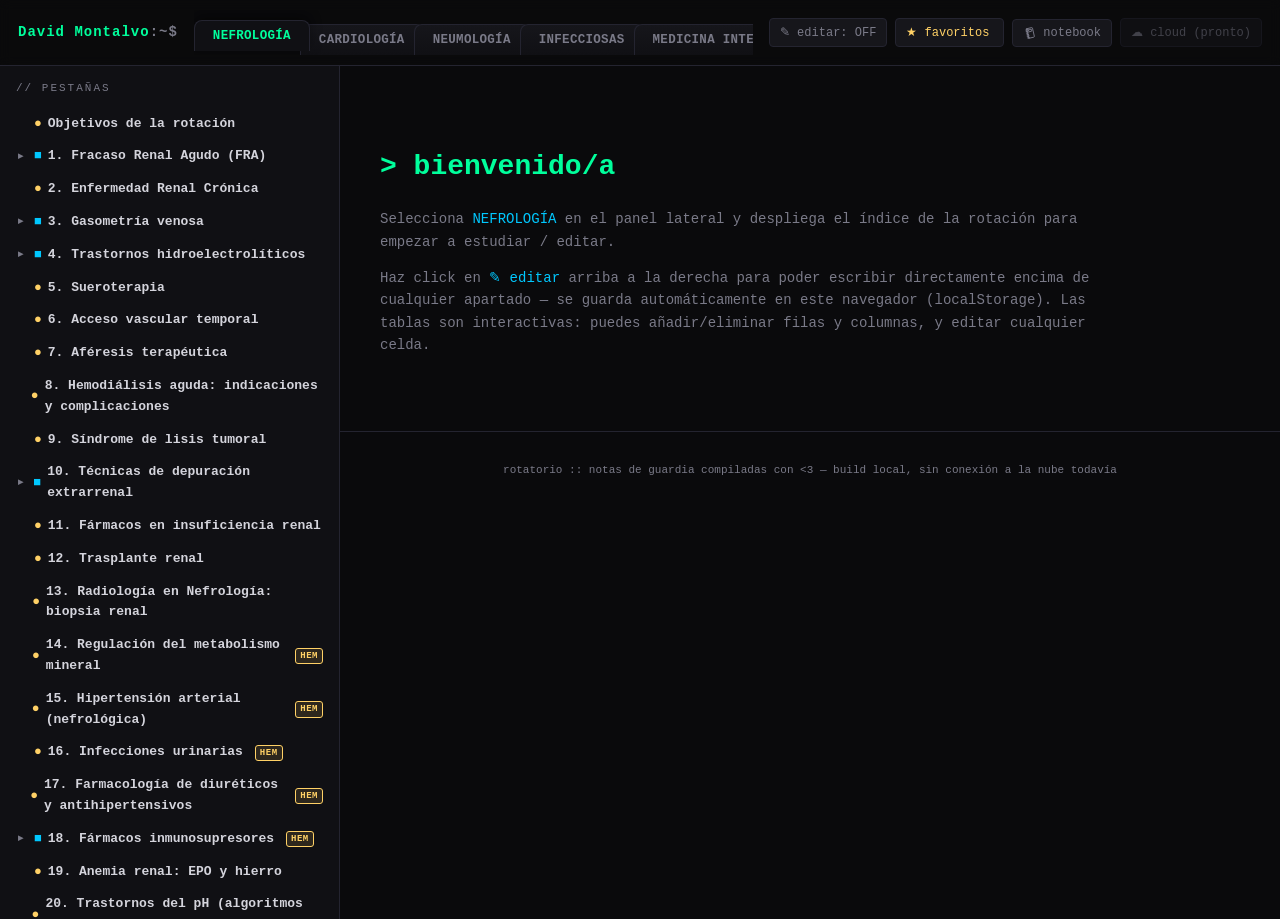
==== index.html @ 707d9d70 "Añade NOTEBOOK: libreta digital con giro de página 3D, arrastre táctil, buscador y persistencia" ====
<!DOCTYPE html>
<html lang="es">
<head>
<meta charset="UTF-8">
<meta name="viewport" content="width=device-width, initial-scale=1.0">
<title>rotatorio://blog</title>
<link rel="stylesheet" href="styles.css">
<link rel="stylesheet" href="notebook.css">
</head>
<body>

<div class="topbar">
  <div class="logo">David Montalvo<span>:~$</span></div>
  <div class="tabs" id="tabs"></div>
  <div class="top-actions">
    <button class="icon-btn" id="editToggle" title="Activar/desactivar edición">✎ editar: OFF</button>
    <div class="fav-dropdown" id="favDropdown">
      <button class="icon-btn" id="favBtn" title="Ver tus favoritos">★ favoritos<span id="favCount" class="fav-count"></span></button>
      <div class="fav-menu" id="favMenu" hidden></div>
    </div>
    <button class="icon-btn" id="notebookBtn" title="Abrir tu libreta digital">
      <svg class="nb-icon" viewBox="0 0 24 24" fill="none" stroke="currentColor" stroke-width="1.5" stroke-linecap="round" stroke-linejoin="round" aria-hidden="true">
        <g transform="rotate(-13 12 12)">
          <path d="M8.2 3.6h8.6c.7 0 1.2.5 1.2 1.2v14.4c0 .7-.5 1.2-1.2 1.2H8.2z"/>
          <path d="M8.2 3.6v16.8"/>
          <rect x="10.6" y="6.2" width="5.2" height="3.4" rx="0.4"/>
          <path d="M6.1 5.3h3.2M6.1 8.1h3.2M6.1 10.9h3.2M6.1 13.7h3.2M6.1 16.5h3.2M6.1 19.3h3.2"/>
        </g>
      </svg>notebook
    </button>
    <button class="icon-btn cloud" title="Próximamente: sincronización en la nube">☁ cloud (pronto)</button>
  </div>
</div>

<div class="layout">
  <aside class="sidebar">
    <div class="sidebar-title">// pestañas</div>
    <ul class="tree" id="sectionTree"></ul>
  </aside>

  <main class="main">
    <div id="welcome" class="welcome">
      <h1>&gt; bienvenido/a</h1>
      <p class="prompt">Selecciona <span class="path">NEFROLOGÍA</span> en el panel lateral y despliega el índice de la rotación para empezar a estudiar / editar.</p>
      <p class="prompt">Haz click en <span class="path">✎ editar</span> arriba a la derecha para poder escribir directamente encima de cualquier apartado — se guarda automáticamente en este navegador (localStorage). Las tablas son interactivas: puedes añadir/eliminar filas y columnas, y editar cualquier celda.</p>
    </div>
    <div class="content-wrap" id="contentWrap" style="display:none;">
      <div class="breadcrumb" id="breadcrumb"></div>
      <div class="section-header">
        <h2 id="sectionTitle"></h2>
        <div class="section-tools">
          <span class="save-indicator" id="saveIndicator">✓ guardado</span>
          <button id="favToggleBtn" title="Marcar/desmarcar este apartado como favorito">☆ favorito</button>
          <button id="resetBtn">↺ restaurar original</button>
        </div>
      </div>
      <div class="content-body editable" id="sectionContent" contenteditable="false"></div>
    </div>
    <footer class="appfoot">rotatorio :: notas de guardia compiladas con &lt;3 — build local, sin conexión a la nube todavía</footer>
  </main>
</div>

<div id="toast"></div>

<!-- ===== NOTEBOOK ===== -->
<div class="nb-overlay" id="nbOverlay" hidden>
  <div class="nb-head">
    <div class="nb-head-title">
      <svg class="nb-icon" viewBox="0 0 24 24" fill="none" stroke="currentColor" stroke-width="1.5" stroke-linecap="round" stroke-linejoin="round" aria-hidden="true">
        <g transform="rotate(-13 12 12)">
          <path d="M8.2 3.6h8.6c.7 0 1.2.5 1.2 1.2v14.4c0 .7-.5 1.2-1.2 1.2H8.2z"/>
          <path d="M8.2 3.6v16.8"/>
          <rect x="10.6" y="6.2" width="5.2" height="3.4" rx="0.4"/>
          <path d="M6.1 5.3h3.2M6.1 8.1h3.2M6.1 10.9h3.2M6.1 13.7h3.2M6.1 16.5h3.2M6.1 19.3h3.2"/>
        </g>
      </svg>
      mi libreta del rotatorio
    </div>
    <div class="nb-head-actions">
      <button class="nb-ghost-btn" id="nbAddPage" title="Añadir una página nueva al final">+ nueva página</button>
      <button class="nb-ghost-btn nb-danger" id="nbDelPage" title="Eliminar la página actual">eliminar</button>
      <button class="nb-ghost-btn nb-close" id="nbClose" title="Cerrar la libreta (Esc)">✕</button>
    </div>
  </div>

  <div class="nb-stage">
    <div class="nb-book" id="nbBook">
      <div class="nb-side nb-left" id="nbLeft">
        <div class="nb-paper" id="nbLeftPaper" contenteditable="false" spellcheck="false" data-ph="Escribe aquí…"></div>
        <span class="nb-folio" id="nbLeftFolio"></span>
      </div>
      <div class="nb-side nb-right" id="nbRight">
        <div class="nb-paper" id="nbRightPaper" contenteditable="false" spellcheck="false" data-ph="Escribe aquí…"></div>
        <span class="nb-folio" id="nbRightFolio"></span>
      </div>

      <div class="nb-spine" aria-hidden="true">
        <i></i><i></i><i></i><i></i><i></i><i></i><i></i><i></i><i></i><i></i><i></i><i></i>
      </div>

      <div class="nb-flip" id="nbFlip" hidden aria-hidden="true">
        <div class="nb-face nb-face-front" id="nbFlipFront">
          <div class="nb-paper"></div><span class="nb-folio"></span>
          <div class="nb-shade nb-shade-front" id="nbShadeFront"></div>
        </div>
        <div class="nb-face nb-face-back" id="nbFlipBack">
          <div class="nb-paper"></div><span class="nb-folio"></span>
          <div class="nb-shade nb-shade-back" id="nbShadeBack"></div>
        </div>
      </div>

      <div class="nb-edge nb-edge-prev" id="nbEdgePrev"><div class="nb-arrow">‹</div></div>
      <div class="nb-edge nb-edge-next" id="nbEdgeNext"><div class="nb-arrow">›</div></div>
    </div>
  </div>

  <div class="nb-foot">
    <div class="nb-nav">
      <button class="nb-nav-btn" id="nbPrev" title="Página anterior (←)">‹</button>
      <span class="nb-counter" id="nbCounter"></span>
      <button class="nb-nav-btn" id="nbNext" title="Página siguiente (→)">›</button>
    </div>
    <div class="nb-search-wrap">
      <input class="nb-search" id="nbSearch" type="search" placeholder="buscar en la libreta…" spellcheck="false" autocomplete="off">
      <div class="nb-results" id="nbResults" hidden></div>
    </div>
  </div>
</div>

<script src="content-nefrologia.js"></script>
<script src="content-cardiologia.js"></script>
<script src="content-neumologia.js"></script>
<script src="content-infecciosas.js"></script>
<script src="content-medicina-interna.js"></script>
<script src="content-coagulacion.js"></script>
<script src="content-banco-sangre.js"></script>
<script src="app.js"></script>
<script src="notebook.js"></script>
</body>
</html>
---- styles.css ----
:root{
  --bg:#0a0a0c;
  --bg-panel:#101014;
  --bg-elev:#16161b;
  --border:#242430;
  --text:#d4d4dc;
  --text-dim:#7a7a88;
  --accent:#00ff9c;
  --accent2:#00c8ff;
  --accent3:#ff6b6b;
  --yellow:#ffd166;
  --mono: 'JetBrains Mono','Fira Code',Consolas,'Courier New',monospace;
}
*{box-sizing:border-box;}
html,body{margin:0;padding:0;}
body{
  background:var(--bg);
  color:var(--text);
  font-family:var(--mono);
  font-size:14px;
  line-height:1.6;
  min-height:100vh;
  overflow-x:hidden;
}
::selection{background:var(--accent);color:#000;}
::-webkit-scrollbar{width:10px;height:10px;}
::-webkit-scrollbar-track{background:var(--bg);}
::-webkit-scrollbar-thumb{background:var(--border);border-radius:4px;}
::-webkit-scrollbar-thumb:hover{background:var(--accent);}

/* ---------- top bar ---------- */
.topbar{
  position:sticky;top:0;z-index:50;
  display:flex;align-items:center;gap:16px;flex-wrap:wrap;
  padding:10px 18px;
  background:rgba(10,10,12,0.9);
  backdrop-filter:blur(6px);
  border-bottom:1px solid var(--border);
}
.topbar .logo{color:var(--accent);font-weight:700;letter-spacing:1px;flex-shrink:0;}
.topbar .logo span{color:var(--text-dim);}
.tabs{
  display:flex;align-items:flex-end;align-self:flex-end;gap:0;
  flex:1 1 140px;min-width:140px;overflow-x:auto;overflow-y:visible;
  padding-top:14px;
}
.tab-btn{
  position:relative;
  background:linear-gradient(180deg, var(--bg-elev) 0%, var(--bg-panel) 100%);
  border:1px solid var(--border);border-bottom:none;
  border-radius:8px 8px 0 0;
  color:var(--text-dim);
  padding:8px 18px;font-family:var(--mono);font-size:12.5px;font-weight:600;letter-spacing:.3px;
  cursor:pointer;white-space:nowrap;flex-shrink:0;
  margin-left:-10px;
  transform:translateY(0);
  z-index:1;
  transition:transform .2s cubic-bezier(.2,.8,.3,1), color .2s, background .2s, box-shadow .2s, border-color .2s, z-index 0s;
}
.tab-btn:first-child{margin-left:0;}
.tab-btn:hover{
  color:var(--accent);
  background:linear-gradient(180deg, #102420 0%, var(--bg-panel) 100%);
  border-color:var(--accent);
  transform:translateY(-6px);
  z-index:10;
  box-shadow:0 -6px 16px rgba(0,255,156,0.14);
}
.tab-btn.active{
  color:var(--accent);
  background:var(--bg-panel);
  border-color:var(--border);
  border-bottom-color:transparent;
  transform:translateY(-4px);
  z-index:5;
  box-shadow:0 -4px 12px rgba(0,0,0,0.35);
}
.tab-btn.active:hover{ transform:translateY(-6px); z-index:10; }
.top-actions{display:flex;gap:8px;align-items:center;flex-wrap:wrap;flex-shrink:0;}
.icon-btn{
  background:var(--bg-elev);border:1px solid var(--border);color:var(--text-dim);
  padding:6px 10px;border-radius:4px;cursor:pointer;font-family:var(--mono);font-size:12px;
  transition:.15s;
}
.icon-btn:hover{color:var(--accent);border-color:var(--accent);}
.icon-btn.cloud{opacity:.5;cursor:not-allowed;}
.icon-btn.cloud:hover{color:var(--text-dim);border-color:var(--border);}

/* favoritos */
.fav-dropdown{position:relative;}
.fav-count{color:var(--yellow);margin-left:4px;}
#favBtn.icon-btn{color:var(--yellow);border-color:var(--border);}
#favBtn.icon-btn:hover{border-color:var(--yellow);}
.fav-menu{
  position:absolute;top:calc(100% + 8px);right:0;z-index:100;
  width:300px;max-width:80vw;max-height:360px;overflow-y:auto;
  background:var(--bg-panel);border:1px solid var(--border);border-radius:6px;
  box-shadow:0 12px 32px rgba(0,0,0,0.55);padding:6px;
}
.fav-empty{padding:16px 10px;color:var(--text-dim);font-size:12px;text-align:center;}
.fav-item-row{
  display:flex;align-items:center;justify-content:space-between;gap:8px;
  padding:8px 10px;border-radius:4px;cursor:pointer;transition:.12s;
}
.fav-item-row:hover{background:var(--bg-elev);}
.fav-item-text{display:flex;flex-direction:column;overflow:hidden;min-width:0;}
.fav-item-path{font-size:10px;color:var(--text-dim);white-space:nowrap;overflow:hidden;text-overflow:ellipsis;}
.fav-item-title{font-size:12.5px;color:var(--text);white-space:nowrap;overflow:hidden;text-overflow:ellipsis;}
.fav-item-row:hover .fav-item-title{color:var(--accent);}
.fav-item-remove{
  flex-shrink:0;background:transparent;border:1px solid var(--border);color:var(--text-dim);
  border-radius:3px;width:20px;height:20px;font-size:11px;cursor:pointer;line-height:1;
}
.fav-item-remove:hover{color:var(--accent3);border-color:var(--accent3);}

#favToggleBtn.is-fav{color:var(--yellow);border-color:var(--yellow);}
.node-fav-tag{color:var(--yellow);font-size:11px;margin-left:4px;}

/* ---------- layout ---------- */
.layout{display:flex;min-height:calc(100vh - 47px);}
.sidebar{
  width:340px;flex-shrink:0;
  background:var(--bg-panel);
  border-right:1px solid var(--border);
  padding:14px 0;
  height:calc(100vh - 47px);
  overflow-y:auto;
  position:sticky;top:47px;
}
.sidebar-title{
  padding:0 16px 10px 16px;color:var(--text-dim);font-size:11px;
  text-transform:uppercase;letter-spacing:2px;
}
.tree{list-style:none;margin:0;padding:0;}
.tree li{position:relative;}
.node{
  display:flex;align-items:center;gap:6px;
  padding:6px 16px;cursor:pointer;color:var(--text);
  font-size:13px;user-select:none;transition:.12s;
  border-left:2px solid transparent;
}
.node:hover{background:var(--bg-elev);color:var(--accent);}
.node.active{background:var(--bg-elev);color:var(--accent);border-left-color:var(--accent);}
.node .caret{
  width:10px;display:inline-block;color:var(--text-dim);transition:transform .15s;
  font-size:10px;
}
.node.open > .caret{transform:rotate(90deg);}
.node .bullet{color:var(--accent2);}
.node.leaf .bullet{color:var(--yellow);}
.children{list-style:none;margin:0;padding:0;max-height:0;overflow:hidden;transition:max-height .25s ease;}
.children.open{max-height:2000px;}
.depth-1 > .node{padding-left:16px;font-weight:600;}
.depth-2 > .node{padding-left:32px;}
.depth-3 > .node{padding-left:48px;font-size:12.5px;}
.depth-4 > .node{padding-left:64px;font-size:12px;color:var(--text-dim);}

/* ---------- main content ---------- */
.main{flex:1;min-width:0;padding:0;}
.content-wrap{max-width:980px;margin:0 auto;padding:32px 40px 120px 40px;}
.welcome{padding:60px 40px;max-width:820px;}
.welcome h1{color:var(--accent);font-size:28px;}
.welcome .prompt{color:var(--text-dim);}
.welcome .prompt .path{color:var(--accent2);}

.breadcrumb{color:var(--text-dim);font-size:12px;margin-bottom:10px;}
.breadcrumb span{color:var(--accent2);}
.section-header{
  border-bottom:1px dashed var(--border);
  padding-bottom:14px;margin-bottom:22px;
  display:flex;justify-content:space-between;align-items:flex-end;gap:20px;flex-wrap:wrap;
}
.section-header h2{
  margin:0;color:var(--text);font-size:20px;
  font-weight:600;
}
.section-header h2::before{content:"# ";color:var(--accent);}
.section-tools{display:flex;gap:8px;}
.section-tools button{
  background:var(--bg-elev);border:1px solid var(--border);color:var(--text-dim);
  padding:5px 10px;border-radius:4px;font-family:var(--mono);font-size:11px;cursor:pointer;
}
.section-tools button:hover{color:var(--accent);border-color:var(--accent);}
.save-indicator{font-size:11px;color:var(--text-dim);opacity:0;transition:opacity .3s;}
.save-indicator.show{opacity:1;color:var(--accent);}

.editable{outline:none;}
.editable:focus{background:rgba(0,255,156,0.03);border-radius:4px;}
.content-body h3{color:var(--accent2);font-size:15px;margin:26px 0 8px 0;border-left:3px solid var(--accent2);padding-left:10px;}
.content-body h4{color:var(--yellow);font-size:13.5px;margin:18px 0 6px 0;}
.content-body p{margin:8px 0;color:var(--text);}
.content-body ul,.content-body ol{margin:8px 0;padding-left:22px;}
.content-body li{margin:4px 0;}
.content-body .comment{color:var(--text-dim);font-style:italic;}
.content-body code, .inline-code{
  background:var(--bg-elev);border:1px solid var(--border);border-radius:3px;
  padding:1px 6px;color:var(--accent);font-size:12.5px;
}
.callout{
  border:1px solid var(--border);border-left:3px solid var(--accent);
  background:var(--bg-elev);padding:10px 14px;margin:14px 0;border-radius:4px;font-size:13px;
}
.callout.warn{border-left-color:var(--accent3);}
.callout.warn .tag{color:var(--accent3);}
.callout .tag{color:var(--accent);font-weight:700;margin-right:6px;}

/* HEM badge — objetivos añadidos de otro índice */
.hem-badge{
  display:inline-block;background:rgba(255,209,102,0.12);border:1px solid var(--yellow);
  color:var(--yellow);font-size:10px;font-weight:700;letter-spacing:1px;
  padding:2px 7px;border-radius:3px;margin-right:8px;vertical-align:middle;
}
.node .hem-tag{
  display:inline-block;background:rgba(255,209,102,0.12);border:1px solid var(--yellow);
  color:var(--yellow);font-size:9px;font-weight:700;letter-spacing:0.5px;
  padding:0px 4px;border-radius:3px;margin-left:6px;vertical-align:middle;
}

/* diagrams */
.diagram-wrap{
  margin:16px 0;border:1px solid var(--border);border-radius:6px;background:var(--bg-elev);
  padding:14px;text-align:center;
}
.diagram-wrap .diagram-caption{
  color:var(--text-dim);font-size:11px;letter-spacing:1px;text-transform:uppercase;
  text-align:left;margin-bottom:10px;
}
.diagram-wrap svg{max-width:100%;height:auto;}
.diagram-wrap svg text{pointer-events:none;}

/* heart 3D */
.heart3d-canvas{
  width:100%;height:420px;border-radius:6px;
  background:radial-gradient(circle at 50% 40%, #14141a 0%, #0a0a0c 70%);
  cursor:grab;touch-action:none;overflow:hidden;
}
.heart3d-canvas:active{cursor:grabbing;}
.heart3d-canvas canvas{display:block;}
.heart3d-legend{
  display:flex;flex-wrap:wrap;gap:8px 16px;margin-top:10px;font-size:11px;color:var(--text-dim);text-align:left;
}
.heart3d-legend span{display:flex;align-items:center;gap:6px;}
.heart3d-legend i{width:10px;height:10px;border-radius:2px;display:inline-block;flex-shrink:0;}
@media (max-width:640px){ .heart3d-canvas{height:320px;} }
.diagram-wrap .hit{cursor:pointer;transition:opacity .15s, filter .15s;}
.diagram-wrap .hit:hover{opacity:0.28 !important;}
.diagram-wrap .hit.active-part{opacity:0.38 !important;filter:drop-shadow(0 0 4px var(--accent));}
.diagram-info{
  margin-top:12px;padding:10px 14px;background:var(--bg-panel);border:1px solid var(--border);
  border-radius:4px;font-size:12.5px;color:var(--text);text-align:left;min-height:20px;line-height:1.5;
}
.diagram-info strong{color:var(--accent2);}
.flow-btn{
  background:var(--bg-panel);border:1px solid var(--border);color:var(--text);
  padding:6px 12px;border-radius:4px;cursor:pointer;font-family:var(--mono);font-size:12px;
  margin:4px 8px 4px 0;transition:.15s;
}
.flow-btn:hover{border-color:var(--accent);color:var(--accent);}
.fa-step{text-align:left;}
.fa-step p{margin:6px 0 10px 0;}

/* tables */
.table-wrap{overflow-x:auto;margin:14px 0;border:1px solid var(--border);border-radius:6px;}
table.itable{border-collapse:collapse;width:100%;font-size:12.5px;min-width:480px;}
table.itable caption{
  text-align:left;padding:8px 12px;color:var(--text-dim);background:var(--bg-elev);
  border-bottom:1px solid var(--border);font-size:11px;letter-spacing:1px;text-transform:uppercase;
}
table.itable th{
  background:#1a1a20;color:var(--accent2);text-align:left;padding:8px 10px;
  border-bottom:1px solid var(--border);border-right:1px solid var(--border);
  white-space:nowrap;font-size:12px;
}
table.itable td{
  padding:7px 10px;border-bottom:1px solid var(--border);border-right:1px solid var(--border);
  color:var(--text);vertical-align:top;
}
table.itable tr:last-child td{border-bottom:none;}
table.itable th:last-child, table.itable td:last-child{border-right:none;}
table.itable td:hover, table.itable th:hover{background:rgba(0,255,156,0.05);}
table.itable tbody tr:hover{background:rgba(0,200,255,0.03);}
.table-controls{display:flex;gap:6px;padding:6px;background:var(--bg-elev);border-top:1px solid var(--border);}
.table-controls button{
  background:transparent;border:1px solid var(--border);color:var(--text-dim);
  font-size:11px;padding:3px 9px;border-radius:3px;cursor:pointer;font-family:var(--mono);
}
.table-controls button:hover{color:var(--accent);border-color:var(--accent);}

footer.appfoot{
  text-align:center;color:var(--text-dim);font-size:11px;padding:30px;border-top:1px solid var(--border);
}

/* toast */
#toast{
  position:fixed;bottom:20px;right:20px;background:var(--bg-elev);border:1px solid var(--accent);
  color:var(--accent);padding:10px 16px;border-radius:6px;font-size:12px;
  transform:translateY(20px);opacity:0;transition:.25s;pointer-events:none;z-index:999;
}
#toast.show{transform:translateY(0);opacity:1;}

@media (max-width:800px){
  .layout{flex-direction:column;}
  .sidebar{width:100%;height:auto;position:relative;top:0;max-height:340px;}
  .content-wrap{padding:20px;}
}

@media (max-width:640px){
  body{font-size:13px;}
  .topbar{padding:8px 12px;gap:8px;}
  .logo{font-size:13px;}
  .tabs{flex-basis:100%;order:1;}
  .top-actions{flex-basis:100%;order:2;flex-shrink:1;min-width:0;}
  .icon-btn{padding:5px 8px;font-size:11px;}
  .welcome{padding:30px 20px;}
  .welcome h1{font-size:22px;}
  .content-wrap{padding:16px 14px 80px 14px;}
  .section-header{flex-direction:column;align-items:flex-start;gap:8px;}
  table.itable{min-width:420px;font-size:12px;}
  .diagram-wrap{padding:10px;}
  .fa-step{overflow-x:hidden;}
  .flow-btn{font-size:11px;padding:5px 9px;}
}
---- notebook.css ----
/* =============================================================
   NOTEBOOK — libreta digital (módulo autocontenido)
   ============================================================= */
:root{
  --nb-page:#0f0f13;
  --nb-page-2:#0c0c10;
  --nb-line:rgba(255,255,255,0.085);
  --nb-margin:rgba(255,107,107,0.22);
  --nb-ring:#3a3a46;
}

/* ---- botón de la barra superior ---- */
.nb-icon{
  width:14px;height:14px;vertical-align:-2px;margin-right:6px;flex-shrink:0;
}
#notebookBtn{display:inline-flex;align-items:center;}

/* ---- overlay ---- */
.nb-overlay{
  position:fixed;inset:0;z-index:200;
  background:radial-gradient(ellipse at 50% 30%, #131318 0%, #060608 70%);
  display:flex;flex-direction:column;
  animation:nbFade .3s ease;
}
.nb-overlay[hidden]{display:none;}
@keyframes nbFade{from{opacity:0}to{opacity:1}}
body.nb-open{overflow:hidden;}

.nb-head{
  display:flex;align-items:center;justify-content:space-between;gap:16px;
  padding:14px 22px;flex-shrink:0;
}
.nb-head-title{
  color:var(--text-dim);font-size:11px;letter-spacing:2.5px;text-transform:uppercase;
  display:flex;align-items:center;gap:8px;
}
.nb-head-title .nb-icon{color:var(--accent);margin:0;}
.nb-head-actions{display:flex;align-items:center;gap:8px;}
.nb-ghost-btn{
  background:transparent;border:1px solid transparent;color:var(--text-dim);
  font-family:var(--mono);font-size:11.5px;padding:5px 10px;border-radius:5px;
  cursor:pointer;transition:.15s;white-space:nowrap;
}
.nb-ghost-btn:hover{color:var(--accent);border-color:var(--border);background:rgba(255,255,255,0.03);}
.nb-ghost-btn.nb-danger:hover{color:var(--accent3);}
.nb-close{font-size:15px;line-height:1;padding:5px 9px;}

/* ---- escenario ---- */
.nb-stage{
  flex:1;min-height:0;
  display:flex;align-items:center;justify-content:center;
  padding:0 18px;
  perspective:2600px;perspective-origin:50% 45%;
}
.nb-book{
  position:relative;
  width:100%;max-width:1140px;height:100%;max-height:730px;
  display:flex;
  transform-style:preserve-3d;
  border-radius:8px;
  background:var(--nb-page);
  box-shadow:
    0 30px 70px rgba(0,0,0,0.65),
    0 2px 0 rgba(255,255,255,0.04) inset,
    0 0 0 1px rgba(255,255,255,0.06);
}

/* ---- páginas ---- */
.nb-side{position:relative;flex:1 1 50%;min-width:0;overflow:hidden;}
.nb-side.nb-left{border-radius:8px 0 0 8px;}
.nb-side.nb-right{border-radius:0 8px 8px 0;}
.nb-side.is-blank .nb-paper{visibility:hidden;}

/* sombra del pliegue interior */
.nb-side.nb-left::after,
.nb-side.nb-right::after{
  content:"";position:absolute;top:0;bottom:0;width:46px;pointer-events:none;z-index:3;
}
.nb-side.nb-left::after{right:0;background:linear-gradient(to right, transparent, rgba(0,0,0,0.55));}
.nb-side.nb-right::after{left:0;background:linear-gradient(to left, transparent, rgba(0,0,0,0.55));}

.nb-paper{
  position:absolute;inset:0;
  overflow-y:auto;overflow-x:hidden;
  padding:34px 40px;
  color:var(--text);
  font-family:var(--mono);
  font-size:14px;
  line-height:30px;
  outline:none;
  background-image:repeating-linear-gradient(180deg,
    transparent 0, transparent 29px,
    var(--nb-line) 29px, var(--nb-line) 30px);
  background-origin:content-box;
  background-clip:content-box;
  -webkit-tap-highlight-color:transparent;
}
.nb-paper::-webkit-scrollbar{width:6px;}
.nb-paper::-webkit-scrollbar-thumb{background:rgba(255,255,255,0.12);border-radius:3px;}
.nb-paper:empty::before{
  content:attr(data-ph);
  color:var(--text-dim);opacity:.45;pointer-events:none;
}
.nb-paper p{margin:0;min-height:30px;}
.nb-paper div{min-height:30px;}
.nb-paper::selection,.nb-paper *::selection{background:var(--accent);color:#000;}
.nb-paper mark.nb-hit{background:rgba(255,209,102,0.28);color:var(--yellow);border-radius:2px;}

/* número de página impreso en la hoja */
.nb-folio{
  position:absolute;bottom:10px;z-index:4;
  font-family:var(--mono);font-size:10px;color:var(--text-dim);opacity:.5;
  pointer-events:none;user-select:none;
}
.nb-left .nb-folio{left:40px;}
.nb-right .nb-folio{right:40px;}

/* ---- encuadernación central ---- */
.nb-spine{
  position:absolute;left:50%;top:0;bottom:0;width:26px;
  transform:translateX(-50%);z-index:6;pointer-events:none;
  display:flex;flex-direction:column;align-items:center;justify-content:space-around;
  padding:26px 0;
}
.nb-spine i{
  display:block;width:20px;height:7px;border-radius:4px;
  background:linear-gradient(180deg,#4a4a58,#25252e);
  box-shadow:0 1px 2px rgba(0,0,0,.6), 0 0 0 1px rgba(255,255,255,.05);
}

/* ---- hoja que gira ---- */
.nb-flip{
  position:absolute;top:0;left:50%;width:50%;height:100%;
  transform-style:preserve-3d;transform-origin:left center;
  z-index:8;will-change:transform;backface-visibility:visible;
}
.nb-flip[hidden]{display:none;}
.nb-flip.is-anim{transition:transform .66s cubic-bezier(.22,.61,.36,1);}
.nb-flip.is-anim .nb-shade{transition:opacity .66s cubic-bezier(.22,.61,.36,1);}
.nb-face{
  position:absolute;inset:0;
  backface-visibility:hidden;-webkit-backface-visibility:hidden;
  background:var(--nb-page);overflow:hidden;
}
.nb-face-front{border-radius:0 8px 8px 0;box-shadow:2px 0 14px rgba(0,0,0,.4);}
.nb-face-back{transform:rotateY(180deg);border-radius:8px 0 0 8px;box-shadow:-2px 0 14px rgba(0,0,0,.4);}
.nb-face .nb-paper{pointer-events:none;}
.nb-shade{position:absolute;inset:0;pointer-events:none;opacity:0;}
.nb-shade-front{background:linear-gradient(to left, rgba(0,0,0,.72), rgba(0,0,0,.1) 55%, transparent);}
.nb-shade-back{background:linear-gradient(to right, rgba(0,0,0,.72), rgba(0,0,0,.1) 55%, transparent);}

/* ---- zonas laterales para arrastrar / flechas ---- */
.nb-edge{
  position:absolute;top:0;bottom:0;width:62px;z-index:9;
  display:flex;align-items:center;justify-content:center;
  cursor:grab;touch-action:pan-y;
  opacity:0;transition:opacity .22s ease;
}
.nb-edge:active{cursor:grabbing;}
.nb-edge-prev{left:0;}
.nb-edge-next{right:0;}
.nb-edge:hover,.nb-edge.is-on{opacity:1;}
.nb-edge.is-off{pointer-events:none;opacity:0 !important;}
.nb-arrow{
  width:34px;height:34px;border-radius:50%;
  background:rgba(20,20,26,.9);border:1px solid var(--border);
  color:var(--text);font-size:16px;line-height:1;
  display:flex;align-items:center;justify-content:center;
  cursor:pointer;transition:.15s;
  backdrop-filter:blur(4px);
}
.nb-arrow:hover{color:var(--accent);border-color:var(--accent);}

/* ---- pie: buscador + navegación ---- */
.nb-foot{
  flex-shrink:0;
  display:flex;align-items:center;justify-content:center;gap:18px;
  padding:14px 22px 18px;flex-wrap:wrap;
}
.nb-nav{display:flex;align-items:center;gap:12px;}
.nb-nav-btn{
  background:transparent;border:1px solid var(--border);color:var(--text-dim);
  width:28px;height:28px;border-radius:5px;cursor:pointer;font-size:14px;line-height:1;
  transition:.15s;
}
.nb-nav-btn:hover:not(:disabled){color:var(--accent);border-color:var(--accent);}
.nb-nav-btn:disabled{opacity:.28;cursor:default;}
.nb-counter{
  color:var(--text-dim);font-size:11.5px;font-family:var(--mono);
  min-width:96px;text-align:center;letter-spacing:.5px;
}
.nb-counter b{color:var(--text);font-weight:600;}

.nb-search-wrap{position:relative;}
.nb-search{
  width:230px;max-width:60vw;
  background:rgba(255,255,255,0.035);border:1px solid var(--border);
  color:var(--text);font-family:var(--mono);font-size:12px;
  padding:7px 12px;border-radius:16px;outline:none;transition:.18s;
}
.nb-search::placeholder{color:var(--text-dim);opacity:.7;}
.nb-search:focus{border-color:var(--accent);width:290px;background:rgba(255,255,255,0.06);}
.nb-results{
  position:absolute;bottom:calc(100% + 10px);left:50%;transform:translateX(-50%);
  width:330px;max-width:86vw;max-height:270px;overflow-y:auto;
  background:var(--bg-panel);border:1px solid var(--border);border-radius:8px;
  box-shadow:0 -14px 40px rgba(0,0,0,.6);padding:6px;z-index:20;
}
.nb-results[hidden]{display:none;}
.nb-results-head{
  padding:7px 10px 8px;font-size:10.5px;color:var(--text-dim);
  border-bottom:1px solid var(--border);margin-bottom:4px;letter-spacing:.4px;
}
.nb-results-head b{color:var(--yellow);}
.nb-result{
  padding:8px 10px;border-radius:5px;cursor:pointer;transition:.12s;
  display:flex;flex-direction:column;gap:3px;
}
.nb-result:hover{background:var(--bg-elev);}
.nb-result-pg{font-size:10px;color:var(--accent2);letter-spacing:.5px;}
.nb-result-sn{
  font-size:11.5px;color:var(--text-dim);
  overflow:hidden;text-overflow:ellipsis;white-space:nowrap;
}
.nb-result:hover .nb-result-sn{color:var(--text);}
.nb-result-sn b{color:var(--yellow);font-weight:600;}
.nb-no-result{padding:14px 10px;text-align:center;color:var(--text-dim);font-size:11.5px;}

/* ---- tablet ---- */
@media (max-width:900px){
  .nb-stage{padding:0 10px;}
  .nb-book{max-height:none;}
  .nb-side.nb-left{display:none;}
  .nb-side.nb-right{flex:1 1 100%;border-radius:8px;}
  .nb-side.nb-right::after{
    left:0;width:22px;
    background:linear-gradient(to right, rgba(0,0,0,.5), transparent);
  }
  .nb-spine{left:0;transform:none;width:22px;}
  .nb-spine i{width:16px;height:6px;}
  .nb-flip{left:0;width:100%;}
  .nb-face-front,.nb-face-back{border-radius:8px;}
  .nb-paper{padding:28px 24px 28px 40px;font-size:13.5px;line-height:28px;
    background-image:repeating-linear-gradient(180deg,
      transparent 0, transparent 27px,
      var(--nb-line) 27px, var(--nb-line) 28px);}
  .nb-right .nb-folio{right:24px;}
}

/* ---- móvil ---- */
@media (max-width:640px){
  .nb-head{padding:10px 14px;}
  .nb-head-title{font-size:10px;letter-spacing:1.6px;}
  .nb-ghost-btn{font-size:11px;padding:5px 8px;}
  .nb-stage{padding:0 6px;}
  .nb-foot{gap:12px;padding:10px 12px 14px;}
  .nb-search{width:170px;}
  .nb-search:focus{width:190px;}
  .nb-counter{min-width:78px;font-size:11px;}
  .nb-edge{width:46px;}
  .nb-paper{padding:24px 18px 24px 34px;}
}
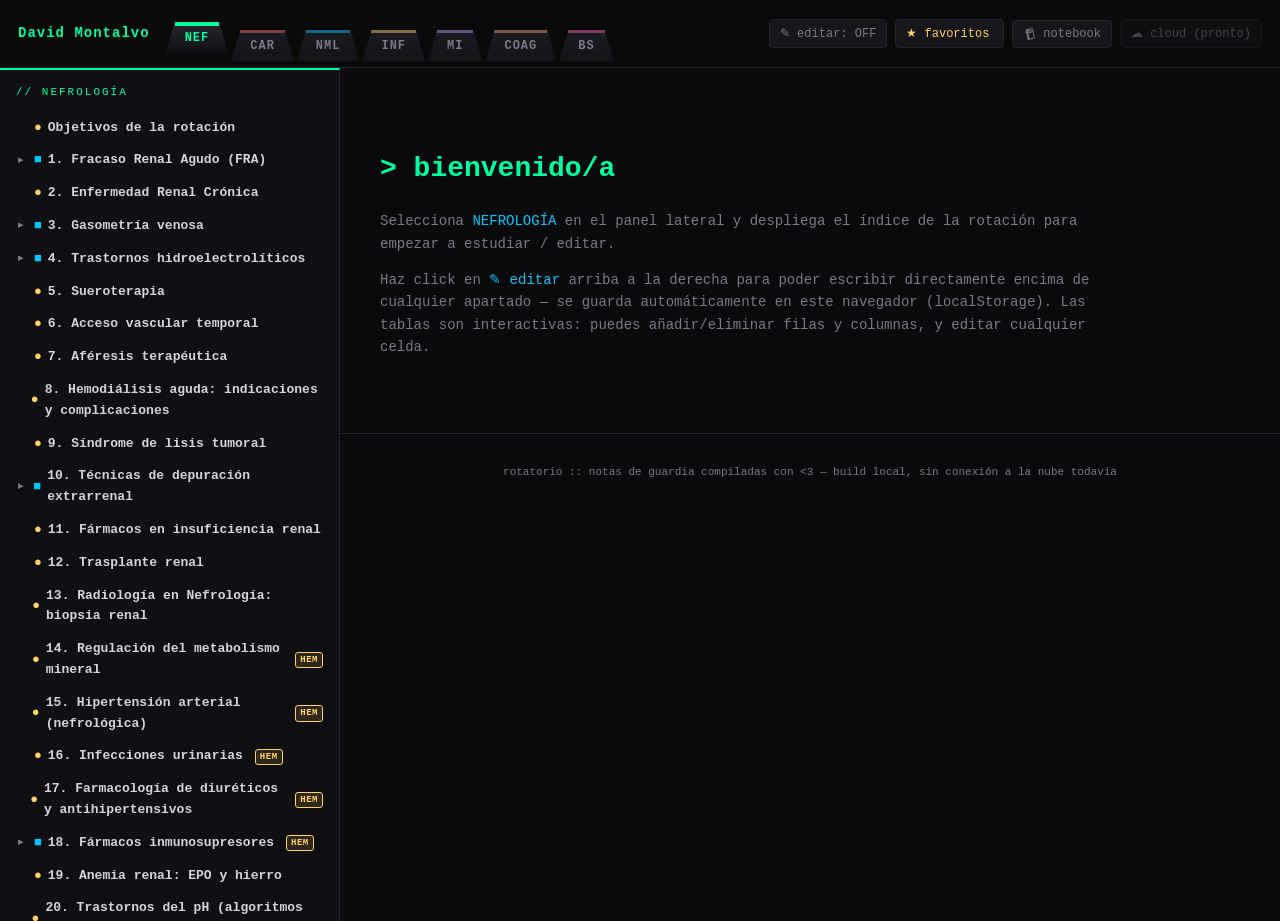
==== commit b19a3ff7: "Reorganiza en carpetas (css/js/content) con registro central de especialidades; pestañas tipo archiv" ====
--- a/index.html
+++ b/index.html
@@ -4,13 +4,13 @@
 <meta charset="UTF-8">
 <meta name="viewport" content="width=device-width, initial-scale=1.0">
 <title>rotatorio://blog</title>
-<link rel="stylesheet" href="styles.css">
-<link rel="stylesheet" href="notebook.css">
+<link rel="stylesheet" href="css/styles.css">
+<link rel="stylesheet" href="css/notebook.css">
 </head>
 <body>
 
 <div class="topbar">
-  <div class="logo">David Montalvo<span>:~$</span></div>
+  <div class="logo">David Montalvo</div>
   <div class="tabs" id="tabs"></div>
   <div class="top-actions">
     <button class="icon-btn" id="editToggle" title="Activar/desactivar edición">✎ editar: OFF</button>
@@ -34,7 +34,7 @@
 
 <div class="layout">
   <aside class="sidebar">
-    <div class="sidebar-title">// pestañas</div>
+    <div class="sidebar-title" id="sidebarTitle">// nefrología</div>
     <ul class="tree" id="sectionTree"></ul>
   </aside>
 
@@ -77,6 +77,7 @@
       mi libreta del rotatorio
     </div>
     <div class="nb-head-actions">
+      <button class="nb-ghost-btn" id="nbTable" title="Insertar una tabla">⊞ tabla</button>
       <button class="nb-ghost-btn" id="nbAddPage" title="Añadir una página nueva al final">+ nueva página</button>
       <button class="nb-ghost-btn nb-danger" id="nbDelPage" title="Eliminar la página actual">eliminar</button>
       <button class="nb-ghost-btn nb-close" id="nbClose" title="Cerrar la libreta (Esc)">✕</button>
@@ -114,6 +115,18 @@
     </div>
   </div>
 
+  <!-- barra de formato: aparece solo al seleccionar texto -->
+  <div class="nb-fmt" id="nbFmt" hidden>
+    <button data-cmd="bold" title="Negrita (Ctrl+B)"><b>B</b></button>
+    <button data-cmd="italic" title="Cursiva (Ctrl+I)"><i>I</i></button>
+    <span class="nb-fmt-sep"></span>
+    <button class="nb-sw" data-hl="amarillo" style="--sw:#ffd166" title="Subrayar en amarillo"></button>
+    <button class="nb-sw" data-hl="verde"    style="--sw:#00ff9c" title="Subrayar en verde"></button>
+    <button class="nb-sw" data-hl="azul"     style="--sw:#00c8ff" title="Subrayar en azul"></button>
+    <button class="nb-sw" data-hl="rosa"     style="--sw:#ff6b6b" title="Subrayar en rojo"></button>
+    <button data-hl="none" title="Quitar subrayado">⌀</button>
+  </div>
+
   <div class="nb-foot">
     <div class="nb-nav">
       <button class="nb-nav-btn" id="nbPrev" title="Página anterior (←)">‹</button>
@@ -127,14 +140,18 @@
   </div>
 </div>
 
-<script src="content-nefrologia.js"></script>
-<script src="content-cardiologia.js"></script>
-<script src="content-neumologia.js"></script>
-<script src="content-infecciosas.js"></script>
-<script src="content-medicina-interna.js"></script>
-<script src="content-coagulacion.js"></script>
-<script src="content-banco-sangre.js"></script>
-<script src="app.js"></script>
-<script src="notebook.js"></script>
+<script src="js/core.js"></script>
+
+<script src="content/nefrologia.js"></script>
+<script src="content/cardiologia.js"></script>
+<script src="content/neumologia.js"></script>
+<script src="content/infecciosas.js"></script>
+<script src="content/medicina-interna.js"></script>
+<script src="content/coagulacion.js"></script>
+<script src="content/banco-sangre.js"></script>
+
+<script src="js/specialties.js"></script>
+<script src="js/app.js"></script>
+<script src="js/notebook.js"></script>
 </body>
 </html>
--- a/css/styles.css
+++ b/css/styles.css
@@ -0,0 +1,337 @@
+:root{
+  --bg:#0a0a0c;
+  --bg-panel:#101014;
+  --bg-elev:#16161b;
+  --border:#242430;
+  --text:#d4d4dc;
+  --text-dim:#7a7a88;
+  --accent:#00ff9c;
+  --accent2:#00c8ff;
+  --accent3:#ff6b6b;
+  --yellow:#ffd166;
+  --mono: 'JetBrains Mono','Fira Code',Consolas,'Courier New',monospace;
+}
+*{box-sizing:border-box;}
+html,body{margin:0;padding:0;}
+body{
+  background:var(--bg);
+  color:var(--text);
+  font-family:var(--mono);
+  font-size:14px;
+  line-height:1.6;
+  min-height:100vh;
+  overflow-x:hidden;
+}
+::selection{background:var(--accent);color:#000;}
+::-webkit-scrollbar{width:10px;height:10px;}
+::-webkit-scrollbar-track{background:var(--bg);}
+::-webkit-scrollbar-thumb{background:var(--border);border-radius:4px;}
+::-webkit-scrollbar-thumb:hover{background:var(--accent);}
+
+/* ---------- top bar ---------- */
+.topbar{
+  position:sticky;top:0;z-index:50;
+  display:flex;align-items:center;gap:16px;flex-wrap:wrap;
+  padding:10px 18px;
+  background:rgba(10,10,12,0.9);
+  backdrop-filter:blur(6px);
+  border-bottom:1px solid var(--border);
+}
+.topbar .logo{color:var(--accent);font-weight:700;letter-spacing:1px;flex-shrink:0;}
+.topbar .logo span{color:var(--text-dim);}
+/* ---- archivador: pestañas tipo separador de carpeta ---- */
+.tabs{
+  display:flex;align-items:flex-end;align-self:flex-end;gap:3px;
+  flex:1 1 auto;min-width:0;overflow:visible;
+  padding-top:16px;
+}
+.tab-btn{
+  position:relative;
+  /* trapecio: como la lengüeta de un separador real */
+  clip-path:polygon(9px 0, calc(100% - 9px) 0, 100% 100%, 0 100%);
+  background:linear-gradient(180deg, #1b1b23 0%, #131318 100%);
+  border:none;
+  color:var(--text-dim);
+  padding:9px 19px 8px;
+  font-family:var(--mono);font-size:12px;font-weight:700;letter-spacing:1px;
+  cursor:pointer;white-space:nowrap;flex-shrink:0;
+  transform:translateY(4px);
+  z-index:1;
+  transition:transform .2s cubic-bezier(.2,.8,.3,1), color .2s, background .2s, filter .2s;
+}
+/* franja de color del separador */
+.tab-btn::before{
+  content:"";position:absolute;left:9px;right:9px;top:0;height:3px;
+  background:var(--tab, var(--accent));opacity:.45;transition:opacity .2s, height .2s;
+}
+.tab-btn:hover{
+  color:var(--tab, var(--accent));
+  background:linear-gradient(180deg, #24242e 0%, #17171d 100%);
+  transform:translateY(-2px);
+  z-index:10;
+}
+.tab-btn:hover::before{opacity:.9;}
+.tab-btn.active{
+  color:var(--tab, var(--accent));
+  background:linear-gradient(180deg, #26262f 0%, var(--bg-panel) 100%);
+  transform:translateY(-4px);
+  z-index:20;
+  filter:drop-shadow(0 -3px 8px rgba(0,0,0,.5));
+}
+.tab-btn.active::before{opacity:1;height:4px;}
+/* la especialidad activa tiñe el borde del panel: sensación de carpeta abierta */
+.sidebar{border-top:2px solid var(--tab-active, var(--accent));}
+.top-actions{display:flex;gap:8px;align-items:center;flex-wrap:wrap;flex-shrink:0;}
+.icon-btn{
+  background:var(--bg-elev);border:1px solid var(--border);color:var(--text-dim);
+  padding:6px 10px;border-radius:4px;cursor:pointer;font-family:var(--mono);font-size:12px;
+  transition:.15s;
+}
+.icon-btn:hover{color:var(--accent);border-color:var(--accent);}
+.icon-btn.cloud{opacity:.5;cursor:not-allowed;}
+.icon-btn.cloud:hover{color:var(--text-dim);border-color:var(--border);}
+
+/* favoritos */
+.fav-dropdown{position:relative;}
+.fav-count{color:var(--yellow);margin-left:4px;}
+#favBtn.icon-btn{color:var(--yellow);border-color:var(--border);}
+#favBtn.icon-btn:hover{border-color:var(--yellow);}
+.fav-menu{
+  position:absolute;top:calc(100% + 8px);right:0;z-index:100;
+  width:300px;max-width:80vw;max-height:360px;overflow-y:auto;
+  background:var(--bg-panel);border:1px solid var(--border);border-radius:6px;
+  box-shadow:0 12px 32px rgba(0,0,0,0.55);padding:6px;
+}
+.fav-empty{padding:16px 10px;color:var(--text-dim);font-size:12px;text-align:center;}
+.fav-item-row{
+  display:flex;align-items:center;justify-content:space-between;gap:8px;
+  padding:8px 10px;border-radius:4px;cursor:pointer;transition:.12s;
+}
+.fav-item-row:hover{background:var(--bg-elev);}
+.fav-item-text{display:flex;flex-direction:column;overflow:hidden;min-width:0;}
+.fav-item-path{font-size:10px;color:var(--text-dim);white-space:nowrap;overflow:hidden;text-overflow:ellipsis;}
+.fav-item-title{font-size:12.5px;color:var(--text);white-space:nowrap;overflow:hidden;text-overflow:ellipsis;}
+.fav-item-row:hover .fav-item-title{color:var(--accent);}
+.fav-item-remove{
+  flex-shrink:0;background:transparent;border:1px solid var(--border);color:var(--text-dim);
+  border-radius:3px;width:20px;height:20px;font-size:11px;cursor:pointer;line-height:1;
+}
+.fav-item-remove:hover{color:var(--accent3);border-color:var(--accent3);}
+
+#favToggleBtn.is-fav{color:var(--yellow);border-color:var(--yellow);}
+.node-fav-tag{color:var(--yellow);font-size:11px;margin-left:4px;}
+
+/* ---------- layout ---------- */
+.layout{display:flex;min-height:calc(100vh - 47px);}
+.sidebar{
+  width:340px;flex-shrink:0;
+  background:var(--bg-panel);
+  border-right:1px solid var(--border);
+  padding:14px 0;
+  height:calc(100vh - 47px);
+  overflow-y:auto;
+  position:sticky;top:47px;
+}
+.sidebar-title{
+  padding:0 16px 10px 16px;color:var(--text-dim);font-size:11px;
+  text-transform:uppercase;letter-spacing:2px;
+}
+.tree{list-style:none;margin:0;padding:0;}
+.tree li{position:relative;}
+.node{
+  display:flex;align-items:center;gap:6px;
+  padding:6px 16px;cursor:pointer;color:var(--text);
+  font-size:13px;user-select:none;transition:.12s;
+  border-left:2px solid transparent;
+}
+.node:hover{background:var(--bg-elev);color:var(--accent);}
+.node.active{background:var(--bg-elev);color:var(--accent);border-left-color:var(--accent);}
+.node .caret{
+  width:10px;display:inline-block;color:var(--text-dim);transition:transform .15s;
+  font-size:10px;
+}
+.node.open > .caret{transform:rotate(90deg);}
+.node .bullet{color:var(--accent2);}
+.node.leaf .bullet{color:var(--yellow);}
+.children{list-style:none;margin:0;padding:0;max-height:0;overflow:hidden;transition:max-height .25s ease;}
+.children.open{max-height:2000px;}
+.depth-1 > .node{padding-left:16px;font-weight:600;}
+.depth-2 > .node{padding-left:32px;}
+.depth-3 > .node{padding-left:48px;font-size:12.5px;}
+.depth-4 > .node{padding-left:64px;font-size:12px;color:var(--text-dim);}
+
+/* ---------- main content ---------- */
+.main{flex:1;min-width:0;padding:0;}
+.content-wrap{max-width:980px;margin:0 auto;padding:32px 40px 120px 40px;}
+.welcome{padding:60px 40px;max-width:820px;}
+.welcome h1{color:var(--accent);font-size:28px;}
+.welcome .prompt{color:var(--text-dim);}
+.welcome .prompt .path{color:var(--accent2);}
+
+.breadcrumb{color:var(--text-dim);font-size:12px;margin-bottom:10px;}
+.breadcrumb span{color:var(--accent2);}
+.section-header{
+  border-bottom:1px dashed var(--border);
+  padding-bottom:14px;margin-bottom:22px;
+  display:flex;justify-content:space-between;align-items:flex-end;gap:20px;flex-wrap:wrap;
+}
+.section-header h2{
+  margin:0;color:var(--text);font-size:20px;
+  font-weight:600;
+}
+.section-header h2::before{content:"# ";color:var(--accent);}
+.section-tools{display:flex;gap:8px;}
+.section-tools button{
+  background:var(--bg-elev);border:1px solid var(--border);color:var(--text-dim);
+  padding:5px 10px;border-radius:4px;font-family:var(--mono);font-size:11px;cursor:pointer;
+}
+.section-tools button:hover{color:var(--accent);border-color:var(--accent);}
+.save-indicator{font-size:11px;color:var(--text-dim);opacity:0;transition:opacity .3s;}
+.save-indicator.show{opacity:1;color:var(--accent);}
+
+.editable{outline:none;}
+.editable:focus{background:rgba(0,255,156,0.03);border-radius:4px;}
+.content-body h3{color:var(--accent2);font-size:15px;margin:26px 0 8px 0;border-left:3px solid var(--accent2);padding-left:10px;}
+.content-body h4{color:var(--yellow);font-size:13.5px;margin:18px 0 6px 0;}
+.content-body p{margin:8px 0;color:var(--text);}
+.content-body ul,.content-body ol{margin:8px 0;padding-left:22px;}
+.content-body li{margin:4px 0;}
+.content-body .comment{color:var(--text-dim);font-style:italic;}
+.content-body code, .inline-code{
+  background:var(--bg-elev);border:1px solid var(--border);border-radius:3px;
+  padding:1px 6px;color:var(--accent);font-size:12.5px;
+}
+.callout{
+  border:1px solid var(--border);border-left:3px solid var(--accent);
+  background:var(--bg-elev);padding:10px 14px;margin:14px 0;border-radius:4px;font-size:13px;
+}
+.callout.warn{border-left-color:var(--accent3);}
+.callout.warn .tag{color:var(--accent3);}
+.callout .tag{color:var(--accent);font-weight:700;margin-right:6px;}
+
+/* HEM badge — objetivos añadidos de otro índice */
+.hem-badge{
+  display:inline-block;background:rgba(255,209,102,0.12);border:1px solid var(--yellow);
+  color:var(--yellow);font-size:10px;font-weight:700;letter-spacing:1px;
+  padding:2px 7px;border-radius:3px;margin-right:8px;vertical-align:middle;
+}
+.node .hem-tag{
+  display:inline-block;background:rgba(255,209,102,0.12);border:1px solid var(--yellow);
+  color:var(--yellow);font-size:9px;font-weight:700;letter-spacing:0.5px;
+  padding:0px 4px;border-radius:3px;margin-left:6px;vertical-align:middle;
+}
+
+/* diagrams */
+.diagram-wrap{
+  margin:16px 0;border:1px solid var(--border);border-radius:6px;background:var(--bg-elev);
+  padding:14px;text-align:center;
+}
+.diagram-wrap .diagram-caption{
+  color:var(--text-dim);font-size:11px;letter-spacing:1px;text-transform:uppercase;
+  text-align:left;margin-bottom:10px;
+}
+.diagram-wrap svg{max-width:100%;height:auto;}
+.diagram-wrap svg text{pointer-events:none;}
+
+/* heart 3D */
+.heart3d-canvas{
+  width:100%;height:420px;border-radius:6px;
+  background:radial-gradient(circle at 50% 40%, #14141a 0%, #0a0a0c 70%);
+  cursor:grab;touch-action:none;overflow:hidden;
+}
+.heart3d-canvas:active{cursor:grabbing;}
+.heart3d-canvas canvas{display:block;}
+.heart3d-legend{
+  display:flex;flex-wrap:wrap;gap:8px 16px;margin-top:10px;font-size:11px;color:var(--text-dim);text-align:left;
+}
+.heart3d-legend span{display:flex;align-items:center;gap:6px;}
+.heart3d-legend i{width:10px;height:10px;border-radius:2px;display:inline-block;flex-shrink:0;}
+@media (max-width:640px){ .heart3d-canvas{height:320px;} }
+.diagram-wrap .hit{cursor:pointer;transition:opacity .15s, filter .15s;}
+.diagram-wrap .hit:hover{opacity:0.28 !important;}
+.diagram-wrap .hit.active-part{opacity:0.38 !important;filter:drop-shadow(0 0 4px var(--accent));}
+.diagram-info{
+  margin-top:12px;padding:10px 14px;background:var(--bg-panel);border:1px solid var(--border);
+  border-radius:4px;font-size:12.5px;color:var(--text);text-align:left;min-height:20px;line-height:1.5;
+}
+.diagram-info strong{color:var(--accent2);}
+.flow-btn{
+  background:var(--bg-panel);border:1px solid var(--border);color:var(--text);
+  padding:6px 12px;border-radius:4px;cursor:pointer;font-family:var(--mono);font-size:12px;
+  margin:4px 8px 4px 0;transition:.15s;
+}
+.flow-btn:hover{border-color:var(--accent);color:var(--accent);}
+.fa-step{text-align:left;}
+.fa-step p{margin:6px 0 10px 0;}
+
+/* tables */
+.table-wrap{overflow-x:auto;margin:14px 0;border:1px solid var(--border);border-radius:6px;}
+table.itable{border-collapse:collapse;width:100%;font-size:12.5px;min-width:480px;}
+table.itable caption{
+  text-align:left;padding:8px 12px;color:var(--text-dim);background:var(--bg-elev);
+  border-bottom:1px solid var(--border);font-size:11px;letter-spacing:1px;text-transform:uppercase;
+}
+table.itable th{
+  background:#1a1a20;color:var(--accent2);text-align:left;padding:8px 10px;
+  border-bottom:1px solid var(--border);border-right:1px solid var(--border);
+  white-space:nowrap;font-size:12px;
+}
+table.itable td{
+  padding:7px 10px;border-bottom:1px solid var(--border);border-right:1px solid var(--border);
+  color:var(--text);vertical-align:top;
+}
+table.itable tr:last-child td{border-bottom:none;}
+table.itable th:last-child, table.itable td:last-child{border-right:none;}
+table.itable td:hover, table.itable th:hover{background:rgba(0,255,156,0.05);}
+table.itable tbody tr:hover{background:rgba(0,200,255,0.03);}
+.table-controls{display:flex;gap:6px;padding:6px;background:var(--bg-elev);border-top:1px solid var(--border);}
+.table-controls button{
+  background:transparent;border:1px solid var(--border);color:var(--text-dim);
+  font-size:11px;padding:3px 9px;border-radius:3px;cursor:pointer;font-family:var(--mono);
+}
+.table-controls button:hover{color:var(--accent);border-color:var(--accent);}
+
+footer.appfoot{
+  text-align:center;color:var(--text-dim);font-size:11px;padding:30px;border-top:1px solid var(--border);
+}
+
+/* toast */
+#toast{
+  position:fixed;bottom:20px;right:20px;background:var(--bg-elev);border:1px solid var(--accent);
+  color:var(--accent);padding:10px 16px;border-radius:6px;font-size:12px;
+  transform:translateY(20px);opacity:0;transition:.25s;pointer-events:none;z-index:999;
+}
+#toast.show{transform:translateY(0);opacity:1;}
+
+@media (max-width:800px){
+  .layout{flex-direction:column;}
+  .sidebar{width:100%;height:auto;position:relative;top:0;max-height:340px;}
+  .content-wrap{padding:20px;}
+}
+
+@media (max-width:640px){
+  body{font-size:13px;}
+  .topbar{padding:8px 12px;gap:8px;}
+  .logo{font-size:13px;}
+  /* en móvil las pestañas hacen scroll dentro de su carril, no de la página */
+  .tabs{
+    flex-basis:100%;order:1;
+    overflow-x:auto;overflow-y:hidden;
+    padding-top:10px;padding-bottom:5px;
+    scrollbar-width:none;
+  }
+  .tabs::-webkit-scrollbar{display:none;}
+  .tab-btn{padding:8px 15px;font-size:11.5px;letter-spacing:.8px;}
+  .tab-btn.active{transform:translateY(-2px);}
+  .tab-btn:hover{transform:translateY(0);}
+  .top-actions{flex-basis:100%;order:2;flex-shrink:1;min-width:0;}
+  .icon-btn{padding:5px 8px;font-size:11px;}
+  .welcome{padding:30px 20px;}
+  .welcome h1{font-size:22px;}
+  .content-wrap{padding:16px 14px 80px 14px;}
+  .section-header{flex-direction:column;align-items:flex-start;gap:8px;}
+  table.itable{min-width:420px;font-size:12px;}
+  .diagram-wrap{padding:10px;}
+  .fa-step{overflow-x:hidden;}
+  .flow-btn{font-size:11px;padding:5px 9px;}
+}
--- a/css/notebook.css
+++ b/css/notebook.css
@@ -0,0 +1,316 @@
+/* =============================================================
+   NOTEBOOK — libreta digital (módulo autocontenido)
+   ============================================================= */
+:root{
+  --nb-page:#0f0f13;
+  --nb-page-2:#0c0c10;
+  --nb-line:rgba(255,255,255,0.085);
+  --nb-margin:rgba(255,107,107,0.22);
+  --nb-ring:#3a3a46;
+}
+
+/* ---- botón de la barra superior ---- */
+.nb-icon{
+  width:14px;height:14px;vertical-align:-2px;margin-right:6px;flex-shrink:0;
+}
+#notebookBtn{display:inline-flex;align-items:center;}
+
+/* ---- overlay ---- */
+.nb-overlay{
+  position:fixed;inset:0;z-index:200;
+  background:radial-gradient(ellipse at 50% 30%, #131318 0%, #060608 70%);
+  display:flex;flex-direction:column;
+  animation:nbFade .3s ease;
+}
+.nb-overlay[hidden]{display:none;}
+@keyframes nbFade{from{opacity:0}to{opacity:1}}
+body.nb-open{overflow:hidden;}
+
+.nb-head{
+  display:flex;align-items:center;justify-content:space-between;gap:16px;
+  padding:14px 22px;flex-shrink:0;
+}
+.nb-head-title{
+  color:var(--text-dim);font-size:11px;letter-spacing:2.5px;text-transform:uppercase;
+  display:flex;align-items:center;gap:8px;
+}
+.nb-head-title .nb-icon{color:var(--accent);margin:0;}
+.nb-head-actions{display:flex;align-items:center;gap:8px;}
+.nb-ghost-btn{
+  background:transparent;border:1px solid transparent;color:var(--text-dim);
+  font-family:var(--mono);font-size:11.5px;padding:5px 10px;border-radius:5px;
+  cursor:pointer;transition:.15s;white-space:nowrap;
+}
+.nb-ghost-btn:hover{color:var(--accent);border-color:var(--border);background:rgba(255,255,255,0.03);}
+.nb-ghost-btn.nb-danger:hover{color:var(--accent3);}
+.nb-close{font-size:15px;line-height:1;padding:5px 9px;}
+
+/* ---- escenario ---- */
+.nb-stage{
+  flex:1;min-height:0;
+  display:flex;align-items:center;justify-content:center;
+  padding:0 18px;
+  perspective:2600px;perspective-origin:50% 45%;
+}
+.nb-book{
+  position:relative;
+  width:100%;max-width:1140px;height:100%;max-height:730px;
+  display:flex;
+  transform-style:preserve-3d;
+  border-radius:8px;
+  background:var(--nb-page);
+  box-shadow:
+    0 30px 70px rgba(0,0,0,0.65),
+    0 2px 0 rgba(255,255,255,0.04) inset,
+    0 0 0 1px rgba(255,255,255,0.06);
+}
+
+/* ---- páginas ---- */
+.nb-side{position:relative;flex:1 1 50%;min-width:0;overflow:hidden;}
+.nb-side.nb-left{border-radius:8px 0 0 8px;}
+.nb-side.nb-right{border-radius:0 8px 8px 0;}
+.nb-side.is-blank .nb-paper{visibility:hidden;}
+
+/* sombra del pliegue interior */
+.nb-side.nb-left::after,
+.nb-side.nb-right::after{
+  content:"";position:absolute;top:0;bottom:0;width:46px;pointer-events:none;z-index:3;
+}
+.nb-side.nb-left::after{right:0;background:linear-gradient(to right, transparent, rgba(0,0,0,0.55));}
+.nb-side.nb-right::after{left:0;background:linear-gradient(to left, transparent, rgba(0,0,0,0.55));}
+
+.nb-paper{
+  position:absolute;inset:0;
+  overflow-y:auto;overflow-x:hidden;
+  padding:34px 40px;
+  color:var(--text);
+  font-family:var(--mono);
+  font-size:14px;
+  line-height:30px;
+  outline:none;
+  background-image:repeating-linear-gradient(180deg,
+    transparent 0, transparent 29px,
+    var(--nb-line) 29px, var(--nb-line) 30px);
+  background-origin:content-box;
+  background-clip:content-box;
+  -webkit-tap-highlight-color:transparent;
+}
+.nb-paper::-webkit-scrollbar{width:6px;}
+.nb-paper::-webkit-scrollbar-thumb{background:rgba(255,255,255,0.12);border-radius:3px;}
+.nb-paper:empty::before{
+  content:attr(data-ph);
+  color:var(--text-dim);opacity:.45;pointer-events:none;
+}
+.nb-paper p{margin:0;min-height:30px;}
+.nb-paper div{min-height:30px;}
+.nb-paper::selection,.nb-paper *::selection{background:var(--accent);color:#000;}
+.nb-paper mark.nb-hit{background:rgba(255,209,102,0.28);color:var(--yellow);border-radius:2px;}
+
+/* ---- portada ---- */
+.nb-paper.is-cover{
+  background-image:
+    radial-gradient(ellipse at 50% 40%, rgba(255,255,255,0.045), transparent 65%),
+    linear-gradient(160deg, #17171e 0%, #0d0d11 100%);
+  display:flex;flex-direction:column;align-items:center;justify-content:center;
+  cursor:default;user-select:none;overflow:hidden;
+}
+.nb-cover{display:flex;flex-direction:column;align-items:center;gap:16px;padding:0 24px;}
+.nb-cover-line{width:110px;height:1px;background:linear-gradient(90deg,transparent,var(--accent),transparent);opacity:.55;}
+.nb-cover-title{
+  font-size:34px;letter-spacing:7px;text-transform:lowercase;
+  color:var(--text);font-weight:600;
+  text-shadow:0 0 26px rgba(0,255,156,0.18);
+}
+.nb-cover-sub{font-size:10.5px;letter-spacing:3px;color:var(--text-dim);text-transform:uppercase;}
+
+/* ---- tablas dentro de la libreta ---- */
+table.nb-table{
+  border-collapse:collapse;width:100%;margin:6px 0 10px;
+  font-size:12.5px;line-height:22px;
+}
+table.nb-table td{
+  border:1px solid rgba(255,255,255,0.16);
+  padding:5px 8px;vertical-align:top;min-width:44px;
+}
+table.nb-table td:focus{outline:none;background:rgba(0,255,156,0.05);}
+table.nb-table tr:first-child td{background:rgba(255,255,255,0.045);font-weight:600;}
+
+/* ---- barra de formato flotante ---- */
+.nb-fmt{
+  position:fixed;z-index:300;
+  display:flex;align-items:center;gap:3px;
+  padding:5px 6px;border-radius:9px;
+  background:rgba(22,22,28,.97);border:1px solid var(--border);
+  box-shadow:0 10px 28px rgba(0,0,0,.62);
+  backdrop-filter:blur(8px);
+}
+.nb-fmt[hidden]{display:none;}
+.nb-fmt button{
+  background:transparent;border:none;color:var(--text);
+  width:27px;height:27px;border-radius:6px;cursor:pointer;
+  font-family:var(--mono);font-size:12.5px;line-height:1;
+  display:flex;align-items:center;justify-content:center;transition:.13s;
+}
+.nb-fmt button:hover{background:rgba(255,255,255,0.09);color:var(--accent);}
+.nb-fmt-sep{width:1px;height:17px;background:var(--border);margin:0 3px;}
+.nb-fmt .nb-sw{position:relative;}
+.nb-fmt .nb-sw::after{
+  content:"";width:15px;height:15px;border-radius:4px;
+  background:var(--sw);opacity:.75;transition:.13s;
+}
+.nb-fmt .nb-sw:hover::after{opacity:1;transform:scale(1.14);}
+
+/* número de página impreso en la hoja */
+.nb-folio{
+  position:absolute;bottom:10px;z-index:4;
+  font-family:var(--mono);font-size:10px;color:var(--text-dim);opacity:.5;
+  pointer-events:none;user-select:none;
+}
+.nb-left .nb-folio{left:40px;}
+.nb-right .nb-folio{right:40px;}
+
+/* ---- encuadernación central ---- */
+.nb-spine{
+  position:absolute;left:50%;top:0;bottom:0;width:26px;
+  transform:translateX(-50%);z-index:6;pointer-events:none;
+  display:flex;flex-direction:column;align-items:center;justify-content:space-around;
+  padding:26px 0;
+}
+.nb-spine i{
+  display:block;width:20px;height:7px;border-radius:4px;
+  background:linear-gradient(180deg,#4a4a58,#25252e);
+  box-shadow:0 1px 2px rgba(0,0,0,.6), 0 0 0 1px rgba(255,255,255,.05);
+}
+
+/* ---- hoja que gira ---- */
+.nb-flip{
+  position:absolute;top:0;left:50%;width:50%;height:100%;
+  transform-style:preserve-3d;transform-origin:left center;
+  z-index:8;will-change:transform;backface-visibility:visible;
+}
+.nb-flip[hidden]{display:none;}
+.nb-flip.is-anim{transition:transform .66s cubic-bezier(.22,.61,.36,1);}
+.nb-flip.is-anim .nb-shade{transition:opacity .66s cubic-bezier(.22,.61,.36,1);}
+.nb-face{
+  position:absolute;inset:0;
+  backface-visibility:hidden;-webkit-backface-visibility:hidden;
+  background:var(--nb-page);overflow:hidden;
+}
+.nb-face-front{border-radius:0 8px 8px 0;box-shadow:2px 0 14px rgba(0,0,0,.4);}
+.nb-face-back{transform:rotateY(180deg);border-radius:8px 0 0 8px;box-shadow:-2px 0 14px rgba(0,0,0,.4);}
+.nb-face .nb-paper{pointer-events:none;}
+.nb-shade{position:absolute;inset:0;pointer-events:none;opacity:0;}
+.nb-shade-front{background:linear-gradient(to left, rgba(0,0,0,.72), rgba(0,0,0,.1) 55%, transparent);}
+.nb-shade-back{background:linear-gradient(to right, rgba(0,0,0,.72), rgba(0,0,0,.1) 55%, transparent);}
+
+/* ---- zonas laterales para arrastrar / flechas ---- */
+.nb-edge{
+  position:absolute;top:0;bottom:0;width:62px;z-index:9;
+  display:flex;align-items:center;justify-content:center;
+  cursor:grab;touch-action:pan-y;
+  opacity:0;transition:opacity .22s ease;
+}
+.nb-edge:active{cursor:grabbing;}
+.nb-edge-prev{left:0;}
+.nb-edge-next{right:0;}
+.nb-edge:hover,.nb-edge.is-on{opacity:1;}
+.nb-edge.is-off{pointer-events:none;opacity:0 !important;}
+.nb-arrow{
+  width:34px;height:34px;border-radius:50%;
+  background:rgba(20,20,26,.9);border:1px solid var(--border);
+  color:var(--text);font-size:16px;line-height:1;
+  display:flex;align-items:center;justify-content:center;
+  cursor:pointer;transition:.15s;
+  backdrop-filter:blur(4px);
+}
+.nb-arrow:hover{color:var(--accent);border-color:var(--accent);}
+
+/* ---- pie: buscador + navegación ---- */
+.nb-foot{
+  flex-shrink:0;
+  display:flex;align-items:center;justify-content:center;gap:18px;
+  padding:14px 22px 18px;flex-wrap:wrap;
+}
+.nb-nav{display:flex;align-items:center;gap:12px;}
+.nb-nav-btn{
+  background:transparent;border:1px solid var(--border);color:var(--text-dim);
+  width:28px;height:28px;border-radius:5px;cursor:pointer;font-size:14px;line-height:1;
+  transition:.15s;
+}
+.nb-nav-btn:hover:not(:disabled){color:var(--accent);border-color:var(--accent);}
+.nb-nav-btn:disabled{opacity:.28;cursor:default;}
+.nb-counter{
+  color:var(--text-dim);font-size:11.5px;font-family:var(--mono);
+  min-width:96px;text-align:center;letter-spacing:.5px;
+}
+.nb-counter b{color:var(--text);font-weight:600;}
+
+.nb-search-wrap{position:relative;}
+.nb-search{
+  width:230px;max-width:60vw;
+  background:rgba(255,255,255,0.035);border:1px solid var(--border);
+  color:var(--text);font-family:var(--mono);font-size:12px;
+  padding:7px 12px;border-radius:16px;outline:none;transition:.18s;
+}
+.nb-search::placeholder{color:var(--text-dim);opacity:.7;}
+.nb-search:focus{border-color:var(--accent);width:290px;background:rgba(255,255,255,0.06);}
+.nb-results{
+  position:absolute;bottom:calc(100% + 10px);left:50%;transform:translateX(-50%);
+  width:330px;max-width:86vw;max-height:270px;overflow-y:auto;
+  background:var(--bg-panel);border:1px solid var(--border);border-radius:8px;
+  box-shadow:0 -14px 40px rgba(0,0,0,.6);padding:6px;z-index:20;
+}
+.nb-results[hidden]{display:none;}
+.nb-results-head{
+  padding:7px 10px 8px;font-size:10.5px;color:var(--text-dim);
+  border-bottom:1px solid var(--border);margin-bottom:4px;letter-spacing:.4px;
+}
+.nb-results-head b{color:var(--yellow);}
+.nb-result{
+  padding:8px 10px;border-radius:5px;cursor:pointer;transition:.12s;
+  display:flex;flex-direction:column;gap:3px;
+}
+.nb-result:hover{background:var(--bg-elev);}
+.nb-result-pg{font-size:10px;color:var(--accent2);letter-spacing:.5px;}
+.nb-result-sn{
+  font-size:11.5px;color:var(--text-dim);
+  overflow:hidden;text-overflow:ellipsis;white-space:nowrap;
+}
+.nb-result:hover .nb-result-sn{color:var(--text);}
+.nb-result-sn b{color:var(--yellow);font-weight:600;}
+.nb-no-result{padding:14px 10px;text-align:center;color:var(--text-dim);font-size:11.5px;}
+
+/* ---- tablet ---- */
+@media (max-width:900px){
+  .nb-stage{padding:0 10px;}
+  .nb-book{max-height:none;}
+  .nb-side.nb-left{display:none;}
+  .nb-side.nb-right{flex:1 1 100%;border-radius:8px;}
+  .nb-side.nb-right::after{
+    left:0;width:22px;
+    background:linear-gradient(to right, rgba(0,0,0,.5), transparent);
+  }
+  .nb-spine{left:0;transform:none;width:22px;}
+  .nb-spine i{width:16px;height:6px;}
+  .nb-flip{left:0;width:100%;}
+  .nb-face-front,.nb-face-back{border-radius:8px;}
+  .nb-paper{padding:28px 24px 28px 40px;font-size:13.5px;line-height:28px;
+    background-image:repeating-linear-gradient(180deg,
+      transparent 0, transparent 27px,
+      var(--nb-line) 27px, var(--nb-line) 28px);}
+  .nb-right .nb-folio{right:24px;}
+}
+
+/* ---- móvil ---- */
+@media (max-width:640px){
+  .nb-head{padding:10px 14px;}
+  .nb-head-title{font-size:10px;letter-spacing:1.6px;}
+  .nb-ghost-btn{font-size:11px;padding:5px 8px;}
+  .nb-stage{padding:0 6px;}
+  .nb-foot{gap:12px;padding:10px 12px 14px;}
+  .nb-search{width:170px;}
+  .nb-search:focus{width:190px;}
+  .nb-counter{min-width:78px;font-size:11px;}
+  .nb-edge{width:46px;}
+  .nb-paper{padding:24px 18px 24px 34px;}
+}
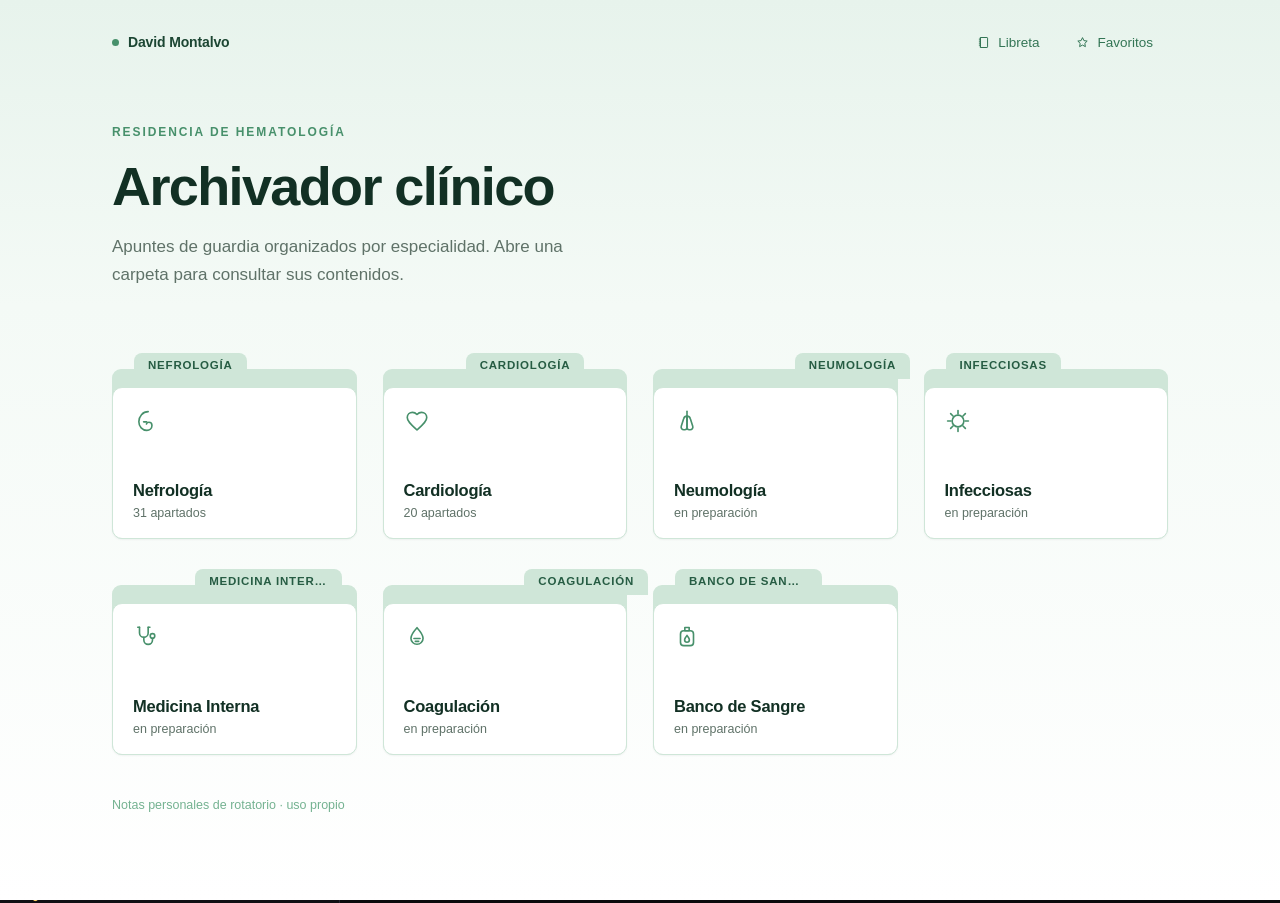
==== commit 77edb4af: "Nueva home: archivador de carpetas con paleta verde unica, iconos de linea y apertura animada; pesta" ====
--- a/index.html
+++ b/index.html
@@ -6,10 +6,52 @@
 <title>rotatorio://blog</title>
 <link rel="stylesheet" href="css/styles.css">
 <link rel="stylesheet" href="css/notebook.css">
+<link rel="stylesheet" href="css/home.css">
 </head>
 <body>
 
+<!-- ===================== HOME: ARCHIVADOR ===================== -->
+<section class="home" id="home">
+  <div class="home-bar">
+    <div class="home-brand"><span class="dot"></span>David Montalvo</div>
+    <div class="home-links">
+      <button class="home-link" id="homeNotebook">
+        <svg viewBox="0 0 24 24" aria-hidden="true"><path d="M7 4h10.5a1 1 0 0 1 1 1v14a1 1 0 0 1-1 1H7z"/><path d="M7 4v16"/><path d="M4.6 6.6h2.6M4.6 9.8h2.6M4.6 13h2.6M4.6 16.2h2.6"/></svg>
+        Libreta
+      </button>
+      <button class="home-link" id="homeFavs">
+        <svg viewBox="0 0 24 24" aria-hidden="true"><path d="M12 4.2l2.3 4.8 5.2.7-3.8 3.7.9 5.2-4.6-2.5-4.6 2.5.9-5.2L4.5 9.7l5.2-.7z"/></svg>
+        Favoritos
+      </button>
+    </div>
+  </div>
+
+  <header class="home-head">
+    <p class="home-eyebrow">Residencia de Hematología</p>
+    <h1 class="home-title">Archivador clínico</h1>
+    <p class="home-sub">Apuntes de guardia organizados por especialidad. Abre una carpeta para consultar sus contenidos.</p>
+  </header>
+
+  <div class="cabinet" id="cabinet"></div>
+
+  <div class="folder-detail" id="folderDetail">
+    <div class="folder-detail-inner">
+      <div class="folder-detail-card">
+        <div class="folder-detail-text">
+          <h2 class="folder-detail-title"></h2>
+          <p class="folder-detail-desc"></p>
+        </div>
+        <button class="folder-open-btn">Abrir <span>→</span></button>
+      </div>
+    </div>
+  </div>
+
+  <p class="home-foot">Notas personales de rotatorio · uso propio</p>
+</section>
+
+<!-- ===================== ÁREA DE ESTUDIO ===================== -->
 <div class="topbar">
+  <button class="back-home" id="backHome" title="Volver al archivador">←</button>
   <div class="logo">David Montalvo</div>
   <div class="tabs" id="tabs"></div>
   <div class="top-actions">
@@ -153,5 +195,6 @@
 <script src="js/specialties.js"></script>
 <script src="js/app.js"></script>
 <script src="js/notebook.js"></script>
+<script src="js/home.js"></script>
 </body>
 </html>
--- a/css/styles.css
+++ b/css/styles.css
@@ -39,48 +39,34 @@
 }
 .topbar .logo{color:var(--accent);font-weight:700;letter-spacing:1px;flex-shrink:0;}
 .topbar .logo span{color:var(--text-dim);}
-/* ---- archivador: pestañas tipo separador de carpeta ---- */
+/* ---- navegación superior: sobria, una sola paleta ---- */
+.back-home{
+  background:transparent;border:1px solid var(--border);color:var(--text-dim);
+  width:28px;height:28px;border-radius:6px;cursor:pointer;
+  font-size:14px;line-height:1;flex-shrink:0;transition:.2s;
+}
+.back-home:hover{color:var(--accent);border-color:var(--accent);}
 .tabs{
-  display:flex;align-items:flex-end;align-self:flex-end;gap:3px;
-  flex:1 1 auto;min-width:0;overflow:visible;
-  padding-top:16px;
+  display:flex;align-items:center;gap:2px;
+  flex:1 1 auto;min-width:0;overflow-x:auto;
 }
 .tab-btn{
-  position:relative;
-  /* trapecio: como la lengüeta de un separador real */
-  clip-path:polygon(9px 0, calc(100% - 9px) 0, 100% 100%, 0 100%);
-  background:linear-gradient(180deg, #1b1b23 0%, #131318 100%);
-  border:none;
+  position:relative;background:transparent;border:none;
   color:var(--text-dim);
-  padding:9px 19px 8px;
-  font-family:var(--mono);font-size:12px;font-weight:700;letter-spacing:1px;
-  cursor:pointer;white-space:nowrap;flex-shrink:0;
-  transform:translateY(4px);
-  z-index:1;
-  transition:transform .2s cubic-bezier(.2,.8,.3,1), color .2s, background .2s, filter .2s;
-}
-/* franja de color del separador */
-.tab-btn::before{
-  content:"";position:absolute;left:9px;right:9px;top:0;height:3px;
-  background:var(--tab, var(--accent));opacity:.45;transition:opacity .2s, height .2s;
-}
-.tab-btn:hover{
-  color:var(--tab, var(--accent));
-  background:linear-gradient(180deg, #24242e 0%, #17171d 100%);
-  transform:translateY(-2px);
-  z-index:10;
-}
-.tab-btn:hover::before{opacity:.9;}
-.tab-btn.active{
-  color:var(--tab, var(--accent));
-  background:linear-gradient(180deg, #26262f 0%, var(--bg-panel) 100%);
-  transform:translateY(-4px);
-  z-index:20;
-  filter:drop-shadow(0 -3px 8px rgba(0,0,0,.5));
-}
-.tab-btn.active::before{opacity:1;height:4px;}
-/* la especialidad activa tiñe el borde del panel: sensación de carpeta abierta */
-.sidebar{border-top:2px solid var(--tab-active, var(--accent));}
+  padding:7px 13px;
+  font-family:var(--mono);font-size:11.5px;font-weight:600;letter-spacing:1px;
+  cursor:pointer;white-space:nowrap;flex-shrink:0;border-radius:5px;
+  transition:color .25s ease, background .25s ease;
+}
+.tab-btn::after{
+  content:"";position:absolute;left:13px;right:13px;bottom:2px;height:1.5px;
+  background:var(--accent);border-radius:2px;
+  transform:scaleX(0);transform-origin:center;
+  transition:transform .28s cubic-bezier(.22,.75,.3,1);
+}
+.tab-btn:hover{color:var(--text);background:rgba(255,255,255,.04);}
+.tab-btn.active{color:var(--accent);}
+.tab-btn.active::after{transform:scaleX(1);}
 .top-actions{display:flex;gap:8px;align-items:center;flex-wrap:wrap;flex-shrink:0;}
 .icon-btn{
   background:var(--bg-elev);border:1px solid var(--border);color:var(--text-dim);
@@ -317,13 +303,10 @@
   .tabs{
     flex-basis:100%;order:1;
     overflow-x:auto;overflow-y:hidden;
-    padding-top:10px;padding-bottom:5px;
     scrollbar-width:none;
   }
   .tabs::-webkit-scrollbar{display:none;}
-  .tab-btn{padding:8px 15px;font-size:11.5px;letter-spacing:.8px;}
-  .tab-btn.active{transform:translateY(-2px);}
-  .tab-btn:hover{transform:translateY(0);}
+  .tab-btn{padding:7px 11px;font-size:11px;letter-spacing:.7px;}
   .top-actions{flex-basis:100%;order:2;flex-shrink:1;min-width:0;}
   .icon-btn{padding:5px 8px;font-size:11px;}
   .welcome{padding:30px 20px;}
--- a/css/home.css
+++ b/css/home.css
@@ -0,0 +1,212 @@
+/* =============================================================
+   HOME — archivador clínico
+   Paleta única: verdes (menta → bosque) + blanco/gris neutro.
+   ============================================================= */
+.home{
+  --g-50:#f4faf6;
+  --g-100:#e7f3ec;
+  --g-200:#cfe6d8;
+  --g-300:#a8d0ba;
+  --g-400:#74b291;
+  --g-500:#47906b;
+  --g-600:#337555;
+  --g-700:#265c43;
+  --g-800:#1c4633;
+  --g-900:#123024;
+  --paper:#ffffff;
+  --ink-soft:#5f7268;
+  --sans:'Inter',-apple-system,BlinkMacSystemFont,'Segoe UI',Roboto,'Helvetica Neue',sans-serif;
+
+  position:fixed;inset:0;z-index:60;
+  overflow-y:auto;overflow-x:hidden;
+  background:linear-gradient(180deg,var(--g-100) 0%,var(--g-50) 34%,var(--paper) 100%);
+  color:var(--g-900);
+  font-family:var(--sans);
+  -webkit-font-smoothing:antialiased;
+}
+.home[hidden]{display:none;}
+
+/* ---------- cabecera ---------- */
+.home-bar{
+  display:flex;align-items:center;justify-content:space-between;gap:20px;
+  max-width:1120px;margin:0 auto;padding:26px 32px 0;
+}
+.home-brand{
+  font-size:14px;font-weight:600;letter-spacing:-.01em;color:var(--g-800);
+  display:flex;align-items:center;gap:9px;
+}
+.home-brand .dot{width:7px;height:7px;border-radius:50%;background:var(--g-500);}
+.home-links{display:flex;gap:6px;}
+.home-link{
+  background:transparent;border:1px solid transparent;
+  font-family:var(--sans);font-size:13.5px;color:var(--g-600);
+  padding:8px 14px;border-radius:999px;cursor:pointer;
+  display:inline-flex;align-items:center;gap:7px;
+  transition:background .3s ease,color .3s ease,border-color .3s ease;
+}
+.home-link:hover{background:var(--g-100);color:var(--g-800);border-color:var(--g-200);}
+.home-link svg{width:15px;height:15px;stroke:currentColor;fill:none;stroke-width:1.6;}
+
+.home-head{max-width:1120px;margin:0 auto;padding:64px 32px 8px;}
+.home-eyebrow{
+  font-size:12px;font-weight:600;letter-spacing:.16em;text-transform:uppercase;
+  color:var(--g-500);margin:0 0 16px;
+}
+.home-title{
+  font-size:clamp(34px,5.4vw,54px);line-height:1.05;letter-spacing:-.03em;
+  font-weight:600;margin:0;color:var(--g-900);
+}
+.home-sub{
+  font-size:17px;line-height:1.65;color:var(--ink-soft);
+  margin:18px 0 0;max-width:52ch;font-weight:400;
+}
+
+/* ---------- archivador ---------- */
+.cabinet{
+  max-width:1120px;margin:0 auto;padding:56px 32px 40px;
+  display:grid;grid-template-columns:repeat(auto-fill,minmax(232px,1fr));
+  gap:30px 26px;
+}
+
+.folder{
+  position:relative;height:186px;
+  border:none;background:none;padding:0;margin:0;
+  cursor:pointer;text-align:left;
+  font-family:var(--sans);
+  perspective:900px;
+  transition:transform .34s cubic-bezier(.22,.75,.3,1);
+}
+.folder:focus-visible{outline:2px solid var(--g-500);outline-offset:6px;border-radius:12px;}
+
+/* cuerpo trasero de la carpeta (asoma por arriba, como el cartón de atrás) */
+.folder-back{
+  position:absolute;left:0;right:0;bottom:0;top:16px;
+  background:var(--g-200);
+  border-radius:9px 9px 11px 11px;
+  transition:background .34s ease,transform .34s cubic-bezier(.22,.75,.3,1);
+}
+
+/* lengüeta escalonada, como una carpeta colgante */
+.folder-tab{
+  position:absolute;top:0;left:var(--tab-x,10%);
+  min-width:96px;max-width:60%;
+  padding:6px 14px 8px;
+  background:var(--g-200);
+  border-radius:8px 8px 0 0;
+  font-size:11.5px;font-weight:600;letter-spacing:.07em;text-transform:uppercase;
+  color:var(--g-700);
+  white-space:nowrap;overflow:hidden;text-overflow:ellipsis;
+  transition:background .34s ease,color .34s ease,transform .34s cubic-bezier(.22,.75,.3,1);
+}
+
+/* tapa delantera: es la que se abre */
+.folder-front{
+  position:absolute;left:0;right:0;bottom:0;top:34px;
+  background:var(--paper);
+  border:1px solid var(--g-200);
+  border-radius:10px;
+  padding:20px 20px 18px;
+  display:flex;flex-direction:column;justify-content:space-between;
+  transform-origin:bottom center;
+  box-shadow:0 1px 2px rgba(18,48,36,.05);
+  transition:transform .36s cubic-bezier(.22,.75,.3,1),
+             box-shadow .36s ease, border-color .3s ease;
+}
+.folder-icon{
+  width:26px;height:26px;stroke:var(--g-500);fill:none;
+  stroke-width:1.5;stroke-linecap:round;stroke-linejoin:round;
+  transition:stroke .3s ease;
+}
+.folder-txt{display:block;}
+.folder-name{
+  display:block;
+  font-size:16.5px;font-weight:600;letter-spacing:-.015em;
+  color:var(--g-900);margin:14px 0 5px;line-height:1.25;
+}
+.folder-meta{display:block;font-size:12.5px;color:var(--ink-soft);margin:0;}
+
+/* hover: la carpeta se saca del archivador y la tapa se entreabre */
+.folder:hover{transform:translateY(-7px);}
+.folder:hover .folder-back{background:var(--g-300);}
+.folder:hover .folder-tab{background:var(--g-300);color:var(--g-800);}
+.folder:hover .folder-front{
+  transform:rotateX(-12deg);
+  box-shadow:0 16px 30px -14px rgba(18,48,36,.34);
+  border-color:var(--g-300);
+}
+
+/* carpeta seleccionada: queda abierta */
+.folder.is-open{transform:translateY(-7px);}
+.folder.is-open .folder-back{background:var(--g-400);}
+.folder.is-open .folder-tab{background:var(--g-400);color:var(--paper);}
+.folder.is-open .folder-front{
+  transform:rotateX(-19deg);
+  box-shadow:0 20px 34px -16px rgba(18,48,36,.4);
+  border-color:var(--g-400);
+}
+
+/* ---------- detalle desplegable ---------- */
+.folder-detail{
+  max-width:1120px;margin:0 auto;padding:0 32px;
+  display:grid;grid-template-rows:0fr;
+  transition:grid-template-rows .38s cubic-bezier(.22,.75,.3,1);
+}
+.folder-detail.is-open{grid-template-rows:1fr;}
+.folder-detail-inner{overflow:hidden;}
+.folder-detail-card{
+  background:var(--g-50);
+  border:1px solid var(--g-200);
+  border-radius:14px;
+  padding:28px 30px;
+  margin-bottom:48px;
+  display:flex;align-items:center;justify-content:space-between;gap:28px;flex-wrap:wrap;
+  opacity:0;transform:translateY(-6px);
+  transition:opacity .34s ease .06s, transform .34s ease .06s;
+}
+.folder-detail.is-open .folder-detail-card{opacity:1;transform:none;}
+.folder-detail-text{max-width:60ch;}
+.folder-detail-title{
+  font-size:20px;font-weight:600;letter-spacing:-.02em;margin:0 0 8px;color:var(--g-900);
+}
+.folder-detail-desc{font-size:15px;line-height:1.65;color:var(--ink-soft);margin:0;}
+.folder-open-btn{
+  flex-shrink:0;
+  background:var(--g-700);color:var(--paper);
+  border:none;border-radius:999px;
+  font-family:var(--sans);font-size:14px;font-weight:500;
+  padding:13px 26px;cursor:pointer;
+  display:inline-flex;align-items:center;gap:9px;
+  transition:background .3s ease,transform .3s ease;
+}
+.folder-open-btn:hover{background:var(--g-800);transform:translateX(3px);}
+.folder-open-btn span{transition:transform .3s ease;}
+.folder-open-btn:hover span{transform:translateX(3px);}
+
+.home-foot{
+  max-width:1120px;margin:0 auto;padding:0 32px 52px;
+  font-size:12.5px;color:var(--g-400);
+}
+
+/* ---------- responsive ---------- */
+@media (max-width:860px){
+  .home-head{padding:44px 24px 4px;}
+  .home-bar{padding:20px 24px 0;}
+  .cabinet{padding:40px 24px 32px;gap:24px 20px;grid-template-columns:repeat(auto-fill,minmax(200px,1fr));}
+  .folder-detail{padding:0 24px;}
+  .home-foot{padding:0 24px 40px;}
+}
+@media (max-width:620px){
+  .home-sub{font-size:15.5px;}
+  .cabinet{grid-template-columns:1fr;gap:18px;padding:34px 20px 26px;}
+  .folder{height:auto;min-height:118px;perspective:none;}
+  .folder-front{position:relative;top:0;padding:16px 18px;flex-direction:row;align-items:center;gap:16px;}
+  .folder-back{top:14px;}
+  .folder-tab{max-width:56%;}
+  .folder-front .folder-txt{flex:1;min-width:0;}
+  .folder-name{margin:0 0 3px;font-size:15.5px;}
+  /* en móvil no hay hover: se abre sin giro 3D */
+  .folder:hover .folder-front,
+  .folder.is-open .folder-front{transform:none;}
+  .folder-detail-card{padding:22px;flex-direction:column;align-items:flex-start;}
+  .folder-open-btn{width:100%;justify-content:center;}
+}
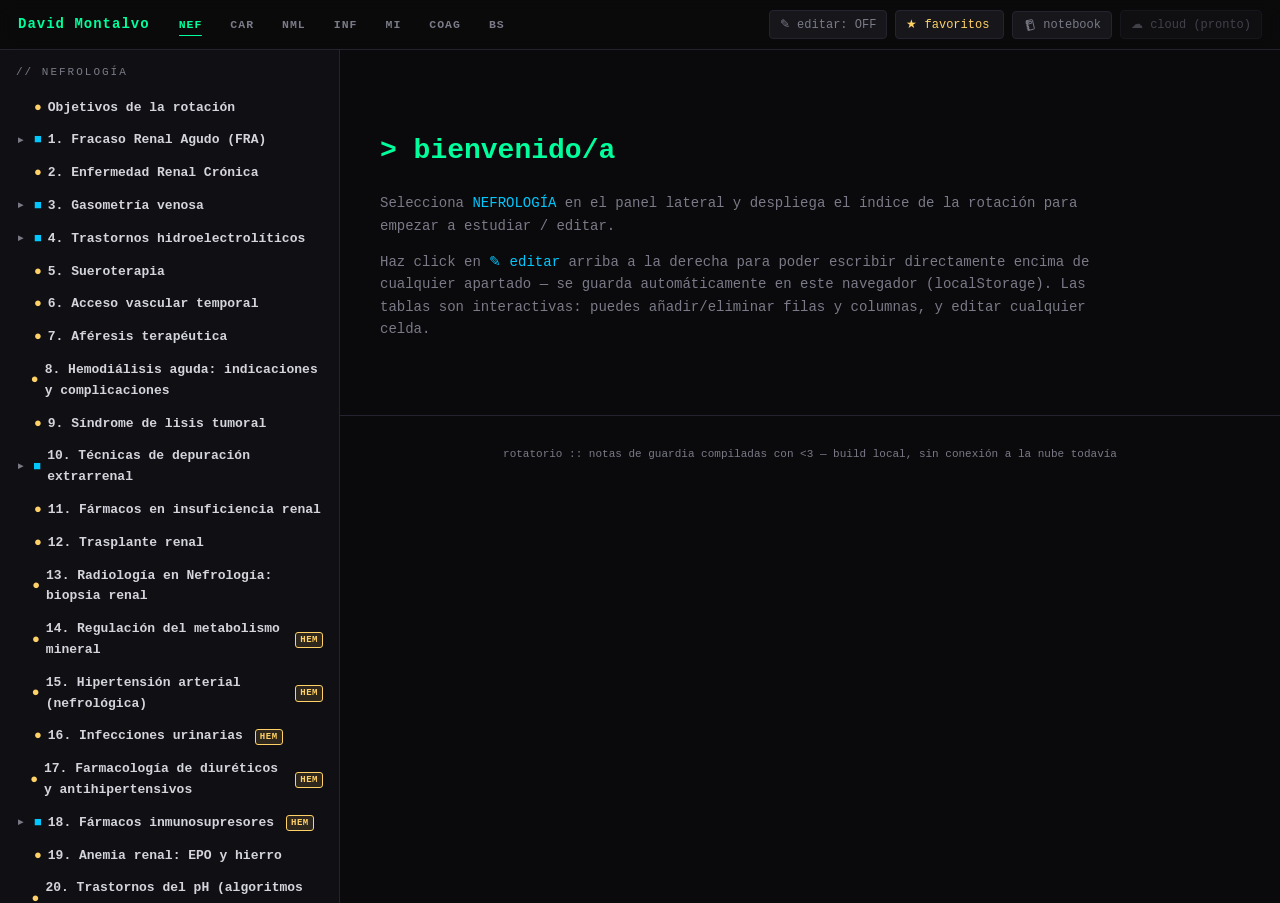
==== commit 42241cce: "Elimina la pagina de inicio: se mantiene la app tal como estaba con las pestanas superiores simplifi" ====
--- a/index.html
+++ b/index.html
@@ -6,52 +6,11 @@
 <title>rotatorio://blog</title>
 <link rel="stylesheet" href="css/styles.css">
 <link rel="stylesheet" href="css/notebook.css">
-<link rel="stylesheet" href="css/home.css">
 </head>
 <body>
 
-<!-- ===================== HOME: ARCHIVADOR ===================== -->
-<section class="home" id="home">
-  <div class="home-bar">
-    <div class="home-brand"><span class="dot"></span>David Montalvo</div>
-    <div class="home-links">
-      <button class="home-link" id="homeNotebook">
-        <svg viewBox="0 0 24 24" aria-hidden="true"><path d="M7 4h10.5a1 1 0 0 1 1 1v14a1 1 0 0 1-1 1H7z"/><path d="M7 4v16"/><path d="M4.6 6.6h2.6M4.6 9.8h2.6M4.6 13h2.6M4.6 16.2h2.6"/></svg>
-        Libreta
-      </button>
-      <button class="home-link" id="homeFavs">
-        <svg viewBox="0 0 24 24" aria-hidden="true"><path d="M12 4.2l2.3 4.8 5.2.7-3.8 3.7.9 5.2-4.6-2.5-4.6 2.5.9-5.2L4.5 9.7l5.2-.7z"/></svg>
-        Favoritos
-      </button>
-    </div>
-  </div>
 
-  <header class="home-head">
-    <p class="home-eyebrow">Residencia de Hematología</p>
-    <h1 class="home-title">Archivador clínico</h1>
-    <p class="home-sub">Apuntes de guardia organizados por especialidad. Abre una carpeta para consultar sus contenidos.</p>
-  </header>
-
-  <div class="cabinet" id="cabinet"></div>
-
-  <div class="folder-detail" id="folderDetail">
-    <div class="folder-detail-inner">
-      <div class="folder-detail-card">
-        <div class="folder-detail-text">
-          <h2 class="folder-detail-title"></h2>
-          <p class="folder-detail-desc"></p>
-        </div>
-        <button class="folder-open-btn">Abrir <span>→</span></button>
-      </div>
-    </div>
-  </div>
-
-  <p class="home-foot">Notas personales de rotatorio · uso propio</p>
-</section>
-
-<!-- ===================== ÁREA DE ESTUDIO ===================== -->
 <div class="topbar">
-  <button class="back-home" id="backHome" title="Volver al archivador">←</button>
   <div class="logo">David Montalvo</div>
   <div class="tabs" id="tabs"></div>
   <div class="top-actions">
@@ -195,6 +154,5 @@
 <script src="js/specialties.js"></script>
 <script src="js/app.js"></script>
 <script src="js/notebook.js"></script>
-<script src="js/home.js"></script>
 </body>
 </html>
--- a/css/styles.css
+++ b/css/styles.css
@@ -40,12 +40,6 @@
 .topbar .logo{color:var(--accent);font-weight:700;letter-spacing:1px;flex-shrink:0;}
 .topbar .logo span{color:var(--text-dim);}
 /* ---- navegación superior: sobria, una sola paleta ---- */
-.back-home{
-  background:transparent;border:1px solid var(--border);color:var(--text-dim);
-  width:28px;height:28px;border-radius:6px;cursor:pointer;
-  font-size:14px;line-height:1;flex-shrink:0;transition:.2s;
-}
-.back-home:hover{color:var(--accent);border-color:var(--accent);}
 .tabs{
   display:flex;align-items:center;gap:2px;
   flex:1 1 auto;min-width:0;overflow-x:auto;
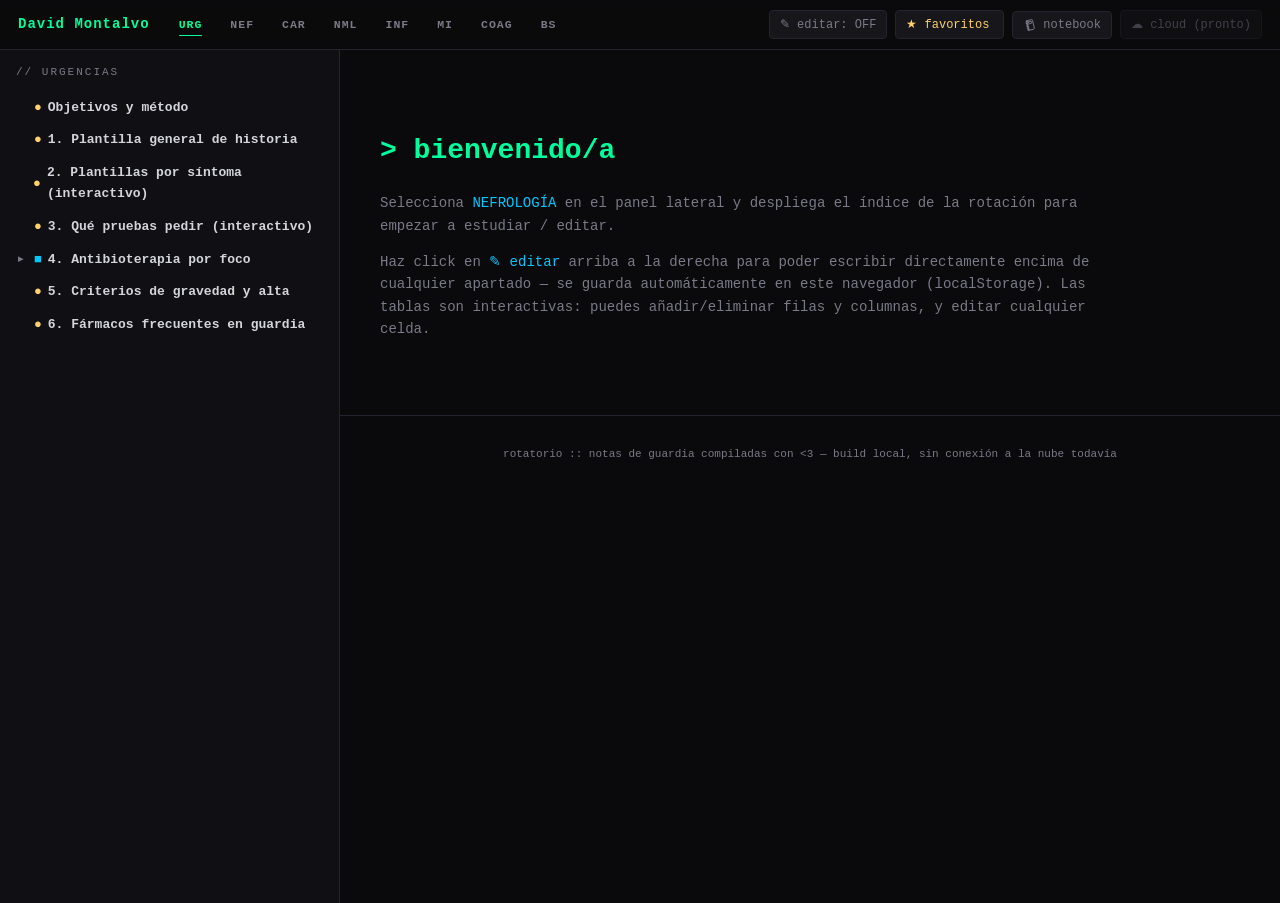
==== commit 4d142804: "Anade URG (Urgencias): plantillas copiables de historia por sintoma, matriz de pruebas complementari" ====
--- a/index.html
+++ b/index.html
@@ -4,8 +4,9 @@
 <meta charset="UTF-8">
 <meta name="viewport" content="width=device-width, initial-scale=1.0">
 <title>rotatorio://blog</title>
-<link rel="stylesheet" href="css/styles.css">
-<link rel="stylesheet" href="css/notebook.css">
+<link rel="stylesheet" href="css/styles.css?v=3">
+<link rel="stylesheet" href="css/widgets.css?v=3">
+<link rel="stylesheet" href="css/notebook.css?v=3">
 </head>
 <body>
 
@@ -141,18 +142,20 @@
   </div>
 </div>
 
-<script src="js/core.js"></script>
+<script src="js/core.js?v=3"></script>
 
-<script src="content/nefrologia.js"></script>
-<script src="content/cardiologia.js"></script>
-<script src="content/neumologia.js"></script>
-<script src="content/infecciosas.js"></script>
-<script src="content/medicina-interna.js"></script>
-<script src="content/coagulacion.js"></script>
-<script src="content/banco-sangre.js"></script>
+<script src="content/urgencias.js?v=3"></script>
+<script src="content/nefrologia.js?v=3"></script>
+<script src="content/cardiologia.js?v=3"></script>
+<script src="content/neumologia.js?v=3"></script>
+<script src="content/infecciosas.js?v=3"></script>
+<script src="content/medicina-interna.js?v=3"></script>
+<script src="content/coagulacion.js?v=3"></script>
+<script src="content/banco-sangre.js?v=3"></script>
 
-<script src="js/specialties.js"></script>
-<script src="js/app.js"></script>
-<script src="js/notebook.js"></script>
+<script src="js/specialties.js?v=3"></script>
+<script src="js/widgets.js?v=3"></script>
+<script src="js/app.js?v=3"></script>
+<script src="js/notebook.js?v=3"></script>
 </body>
 </html>
--- a/css/widgets.css
+++ b/css/widgets.css
@@ -0,0 +1,150 @@
+/* =============================================================
+   WIDGETS — matriz de cobertura y selector de fichas
+   ============================================================= */
+
+/* ---------- matriz ---------- */
+.mx-wrap{
+  margin:16px 0;border:1px solid var(--border);border-radius:6px;
+  background:var(--bg-elev);overflow:hidden;
+}
+.mx-bar{
+  display:flex;align-items:center;justify-content:space-between;gap:14px;flex-wrap:wrap;
+  padding:9px 12px;border-bottom:1px solid var(--border);
+}
+.mx-legend{display:flex;gap:14px;flex-wrap:wrap;font-size:11px;color:var(--text-dim);}
+.mx-legend span{display:flex;align-items:center;gap:6px;}
+.mx-dot{width:11px;height:11px;border-radius:3px;display:inline-block;}
+.mx-dot.lv2{background:rgba(0,255,156,.72);}
+.mx-dot.lv1{background:rgba(255,209,102,.62);}
+.mx-dot.lv0{background:rgba(255,255,255,.07);border:1px solid var(--border);}
+.mx-search{
+  background:var(--bg);border:1px solid var(--border);color:var(--text);
+  font-family:var(--mono);font-size:11.5px;padding:5px 10px;border-radius:14px;outline:none;
+  width:150px;transition:.18s;
+}
+.mx-search:focus{border-color:var(--accent);width:190px;}
+
+.mx-scroll{overflow-x:auto;max-height:560px;overflow-y:auto;}
+table.mx-table{border-collapse:separate;border-spacing:0;font-size:11.5px;width:100%;}
+.mx-table th,.mx-table td{border-bottom:1px solid var(--border);}
+
+.mx-table thead th{
+  position:sticky;top:0;z-index:3;background:#1a1a20;
+  color:var(--accent2);font-weight:600;padding:7px 6px;
+  border-right:1px solid var(--border);
+}
+.mx-table .mx-grouprow th{
+  top:0;z-index:4;font-size:10px;letter-spacing:1px;text-transform:uppercase;
+  color:var(--text-dim);background:#15151a;
+}
+.mx-table thead tr:last-child th{top:22px;}
+.mx-table .mx-grouprow th{top:0;}
+.mx-colh{
+  cursor:pointer;min-width:64px;max-width:96px;
+  vertical-align:bottom;line-height:1.25;transition:color .15s,background .15s;
+}
+.mx-colh:hover{color:var(--accent);background:#20202a;}
+.mx-corner{
+  left:0;z-index:6 !important;background:#15151a !important;
+  text-align:left;min-width:172px;color:var(--text-dim) !important;
+  font-size:10px;letter-spacing:1px;text-transform:uppercase;
+  position:sticky;
+}
+.mx-rowh{
+  position:sticky;left:0;z-index:2;background:var(--bg-panel);
+  text-align:left;padding:7px 10px;cursor:pointer;min-width:172px;
+  border-right:1px solid var(--border);transition:background .15s;
+}
+.mx-rowh:hover{background:#1d1d25;}
+.mx-rowname{display:block;color:var(--text);font-weight:600;font-size:11.5px;}
+.mx-fam{display:block;color:var(--text-dim);font-size:9.5px;letter-spacing:.5px;margin-top:1px;}
+
+.mx-cell{
+  border-right:1px solid var(--border);height:30px;
+  transition:filter .15s, box-shadow .15s;
+}
+.mx-cell.lv2{background:rgba(0,255,156,.34);}
+.mx-cell.lv1{background:rgba(255,209,102,.3);}
+.mx-cell.lv0{background:transparent;}
+.mx-table tbody tr:hover .mx-cell{filter:brightness(1.45);}
+
+.mx-table tr.is-rowsel .mx-cell{box-shadow:inset 0 0 0 1px var(--accent);}
+.mx-table tr.is-rowsel .mx-rowh{background:#22301f;color:var(--accent);}
+.mx-cell.is-colsel{box-shadow:inset 0 0 0 1px var(--accent2);}
+.mx-colh.is-colsel{color:var(--accent) !important;background:#20202a;}
+
+.mx-info{
+  padding:11px 14px;border-top:1px solid var(--border);
+  background:var(--bg-panel);font-size:12.5px;line-height:1.55;min-height:22px;
+}
+.mx-info strong{color:var(--accent);}
+.mx-info em{color:var(--text-dim);font-style:normal;font-size:11px;}
+.mx-info-hint{color:var(--text-dim);font-size:11.5px;}
+.mx-note{color:var(--text);margin:6px 0 4px;}
+.mx-list{color:var(--text-dim);margin-top:4px;}
+.mx-list b{color:var(--accent);font-weight:600;}
+.mx-list--v b{color:var(--yellow);}
+
+/* ---------- selector de fichas ---------- */
+.pk-host{margin:16px 0;}
+.pk-chips{display:flex;flex-wrap:wrap;gap:6px;margin-bottom:10px;}
+.pk-chip{
+  background:var(--bg-elev);border:1px solid var(--border);color:var(--text-dim);
+  font-family:var(--mono);font-size:11.5px;padding:7px 12px;border-radius:5px;
+  cursor:pointer;transition:.16s;text-align:left;line-height:1.3;
+}
+.pk-chip:hover{color:var(--text);border-color:var(--text-dim);}
+.pk-chip.is-on{color:var(--accent);border-color:var(--accent);background:rgba(0,255,156,.07);}
+.pk-tag{
+  display:block;font-size:9px;letter-spacing:1px;text-transform:uppercase;
+  color:var(--text-dim);margin-bottom:2px;
+}
+.pk-chip.is-on .pk-tag{color:var(--accent2);}
+.pk-panel{
+  border:1px solid var(--border);border-radius:6px;background:var(--bg-elev);
+  padding:14px 16px;font-size:13px;
+}
+.pk-panel.pk-in{animation:pkIn .26s ease;}
+@keyframes pkIn{from{opacity:0;transform:translateY(4px)}to{opacity:1;transform:none}}
+.pk-panel h4{color:var(--yellow);margin:0 0 8px;font-size:13.5px;}
+.pk-panel ul{margin:6px 0;padding-left:20px;}
+.pk-panel li{margin:3px 0;}
+.pk-panel .pk-key{
+  display:flex;flex-wrap:wrap;gap:8px;margin:10px 0 4px;
+}
+.pk-panel .pk-key span{
+  background:var(--bg-panel);border:1px solid var(--border);border-radius:4px;
+  padding:4px 9px;font-size:11.5px;color:var(--text-dim);
+}
+.pk-panel .pk-key b{color:var(--accent);font-weight:600;}
+
+@media (max-width:640px){
+  .mx-corner,.mx-rowh{min-width:132px;}
+  .mx-search{width:110px;}
+  .mx-search:focus{width:130px;}
+  .pk-chip{font-size:11px;padding:6px 10px;}
+}
+
+/* ---------- plantillas copiables ---------- */
+.tpl-box{
+  margin:14px 0;border:1px solid var(--border);border-radius:6px;
+  background:var(--bg-elev);overflow:hidden;
+}
+.tpl-head{
+  display:flex;align-items:center;justify-content:space-between;gap:12px;
+  padding:8px 12px;border-bottom:1px solid var(--border);
+  color:var(--text-dim);font-size:11px;letter-spacing:1px;text-transform:uppercase;
+}
+.tpl-copy{
+  background:transparent;border:1px solid var(--border);color:var(--text-dim);
+  font-family:var(--mono);font-size:11px;padding:4px 10px;border-radius:4px;
+  cursor:pointer;transition:.15s;text-transform:none;letter-spacing:0;flex-shrink:0;
+}
+.tpl-copy:hover{color:var(--accent);border-color:var(--accent);}
+.tpl-copy.is-ok{color:var(--accent);border-color:var(--accent);}
+pre.tpl-text{
+  margin:0;padding:14px 16px;
+  font-family:var(--mono);font-size:12.5px;line-height:1.75;color:var(--text);
+  white-space:pre-wrap;word-break:break-word;overflow-x:auto;
+}
+pre.tpl-text b{color:var(--accent2);font-weight:600;}
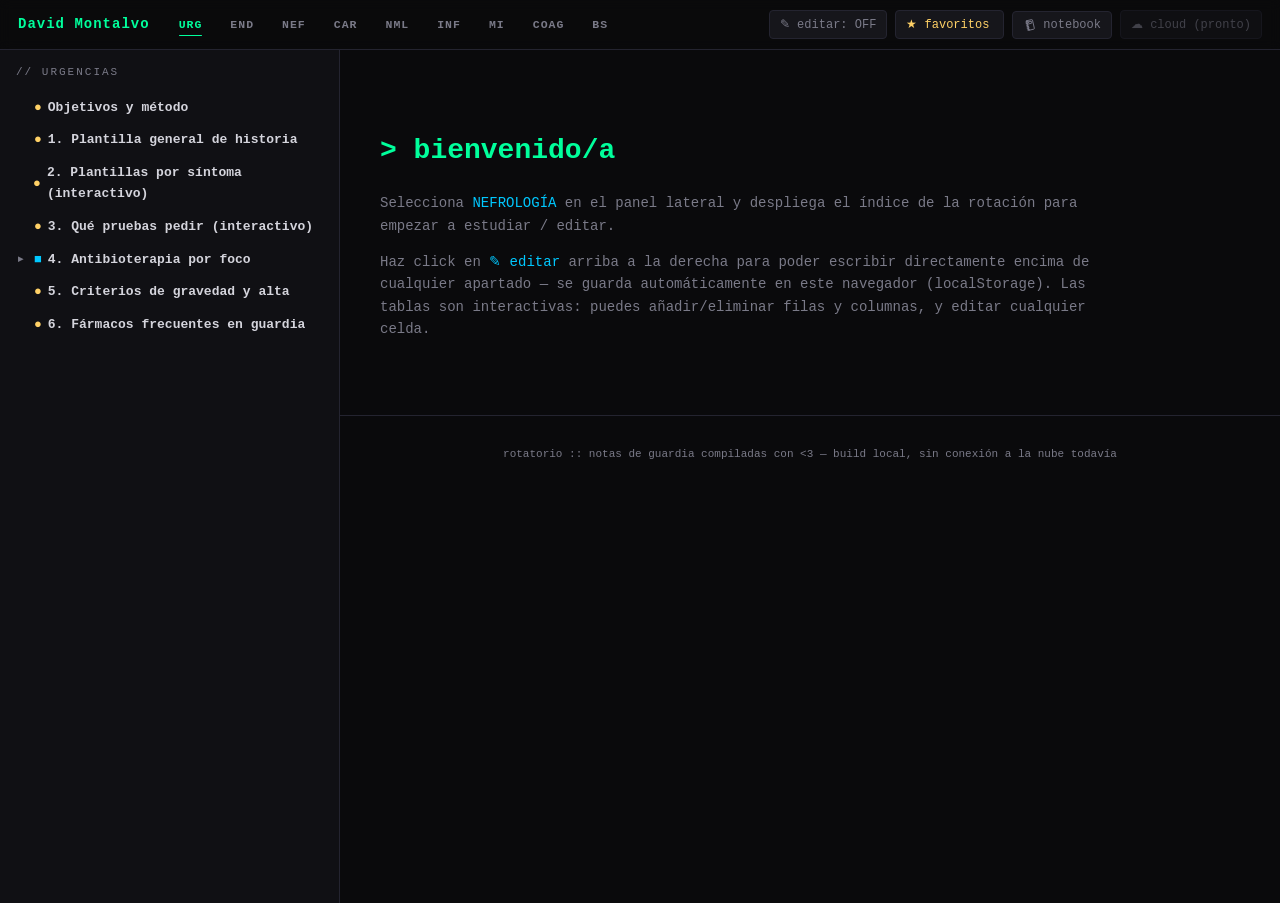
==== commit 06f87a4b: "Anade END (Endocrino): fisiologia interactiva de la ADH, algoritmo de poliuria y diabetes insipida/S" ====
--- a/index.html
+++ b/index.html
@@ -4,9 +4,9 @@
 <meta charset="UTF-8">
 <meta name="viewport" content="width=device-width, initial-scale=1.0">
 <title>rotatorio://blog</title>
-<link rel="stylesheet" href="css/styles.css?v=3">
-<link rel="stylesheet" href="css/widgets.css?v=3">
-<link rel="stylesheet" href="css/notebook.css?v=3">
+<link rel="stylesheet" href="css/styles.css?v=5">
+<link rel="stylesheet" href="css/widgets.css?v=5">
+<link rel="stylesheet" href="css/notebook.css?v=5">
 </head>
 <body>
 
@@ -142,20 +142,21 @@
   </div>
 </div>
 
-<script src="js/core.js?v=3"></script>
+<script src="js/core.js?v=5"></script>
 
-<script src="content/urgencias.js?v=3"></script>
-<script src="content/nefrologia.js?v=3"></script>
-<script src="content/cardiologia.js?v=3"></script>
-<script src="content/neumologia.js?v=3"></script>
-<script src="content/infecciosas.js?v=3"></script>
-<script src="content/medicina-interna.js?v=3"></script>
-<script src="content/coagulacion.js?v=3"></script>
-<script src="content/banco-sangre.js?v=3"></script>
+<script src="content/urgencias.js?v=5"></script>
+<script src="content/endocrino.js?v=5"></script>
+<script src="content/nefrologia.js?v=5"></script>
+<script src="content/cardiologia.js?v=5"></script>
+<script src="content/neumologia.js?v=5"></script>
+<script src="content/infecciosas.js?v=5"></script>
+<script src="content/medicina-interna.js?v=5"></script>
+<script src="content/coagulacion.js?v=5"></script>
+<script src="content/banco-sangre.js?v=5"></script>
 
-<script src="js/specialties.js?v=3"></script>
-<script src="js/widgets.js?v=3"></script>
-<script src="js/app.js?v=3"></script>
-<script src="js/notebook.js?v=3"></script>
+<script src="js/specialties.js?v=5"></script>
+<script src="js/widgets.js?v=5"></script>
+<script src="js/app.js?v=5"></script>
+<script src="js/notebook.js?v=5"></script>
 </body>
 </html>
